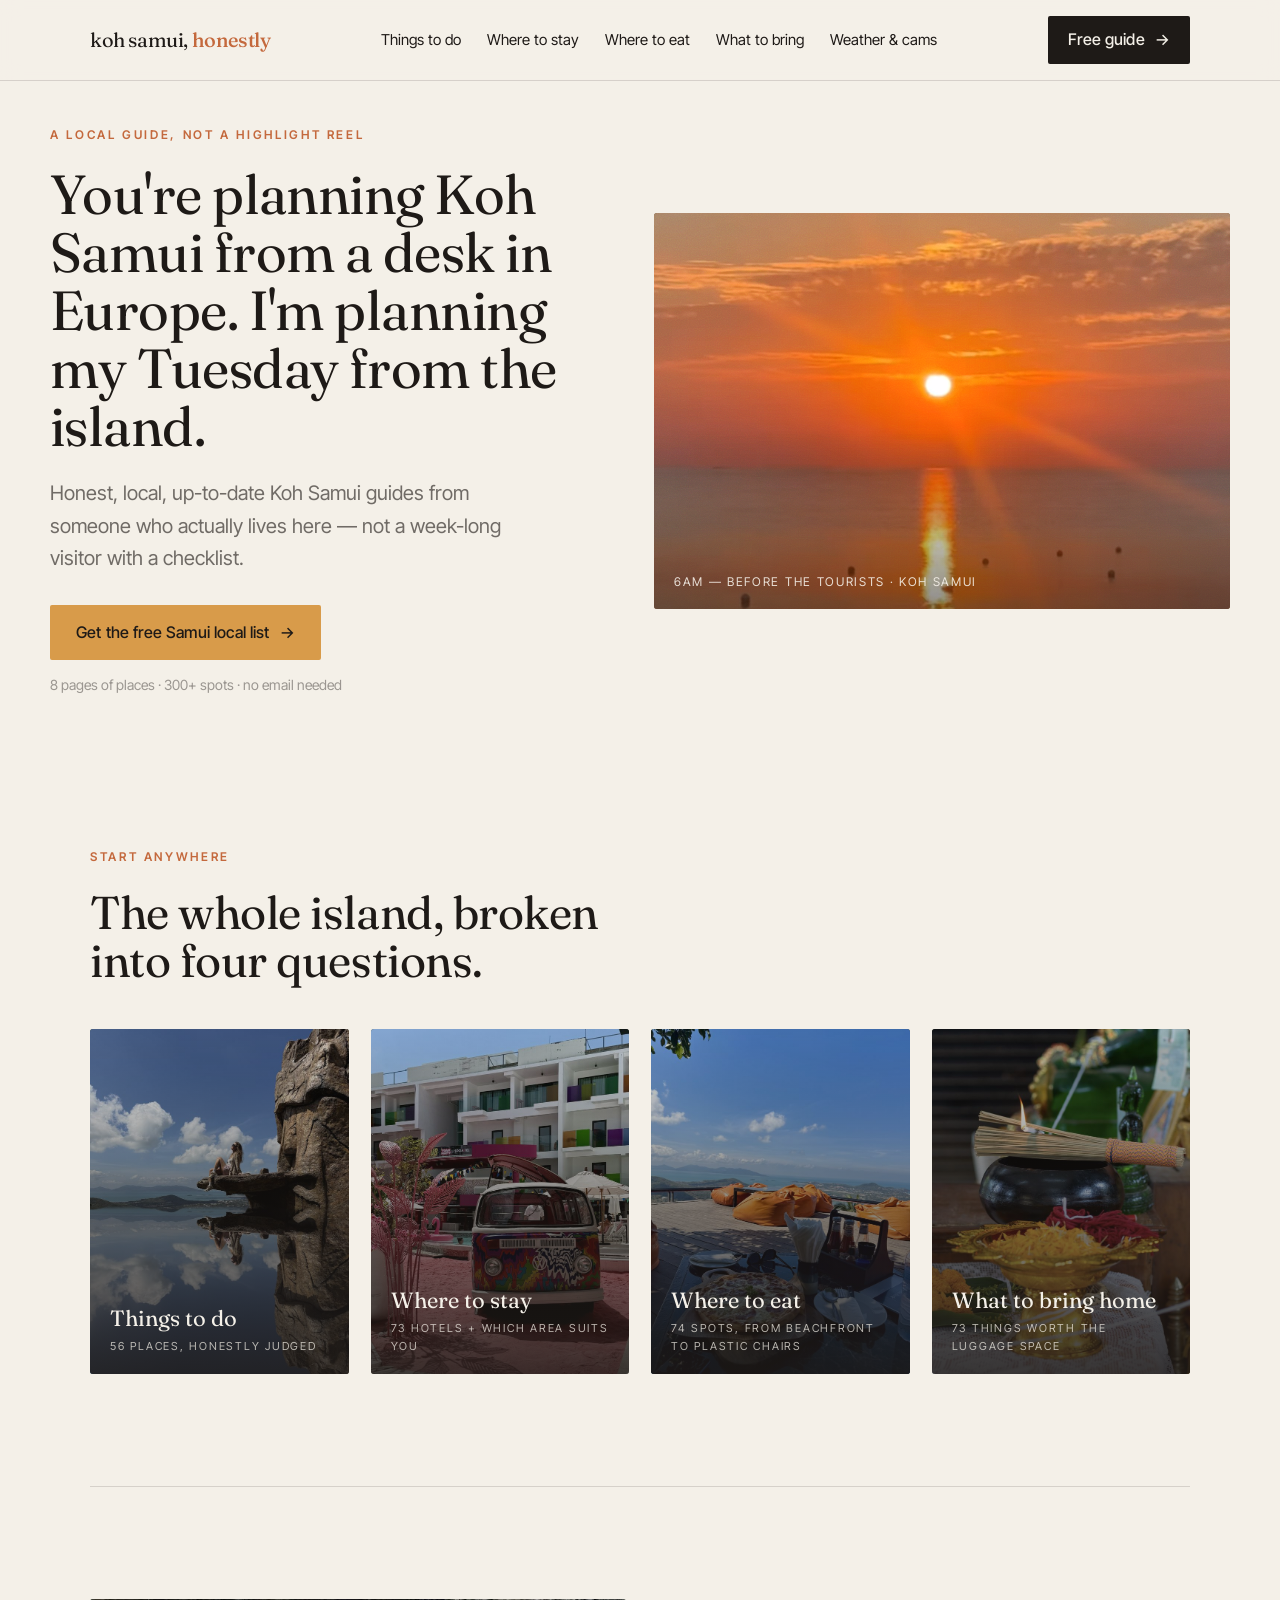
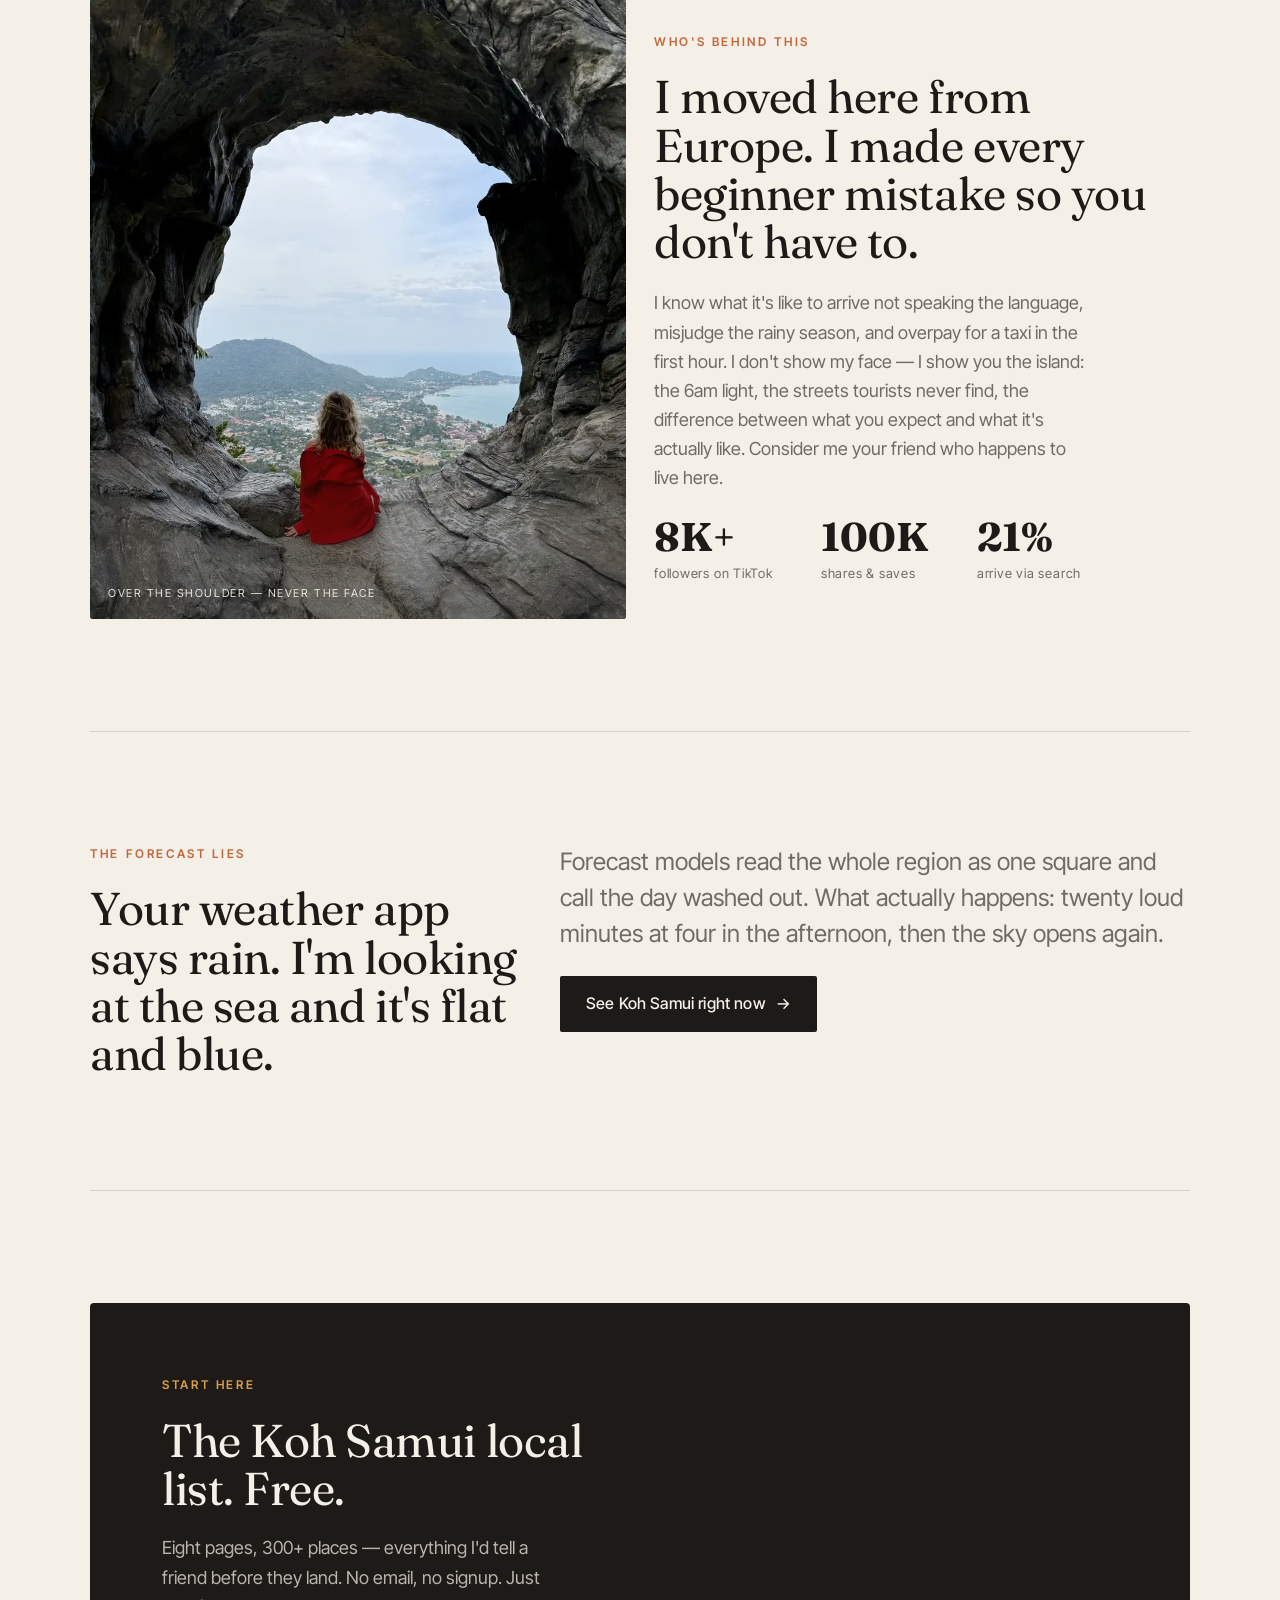
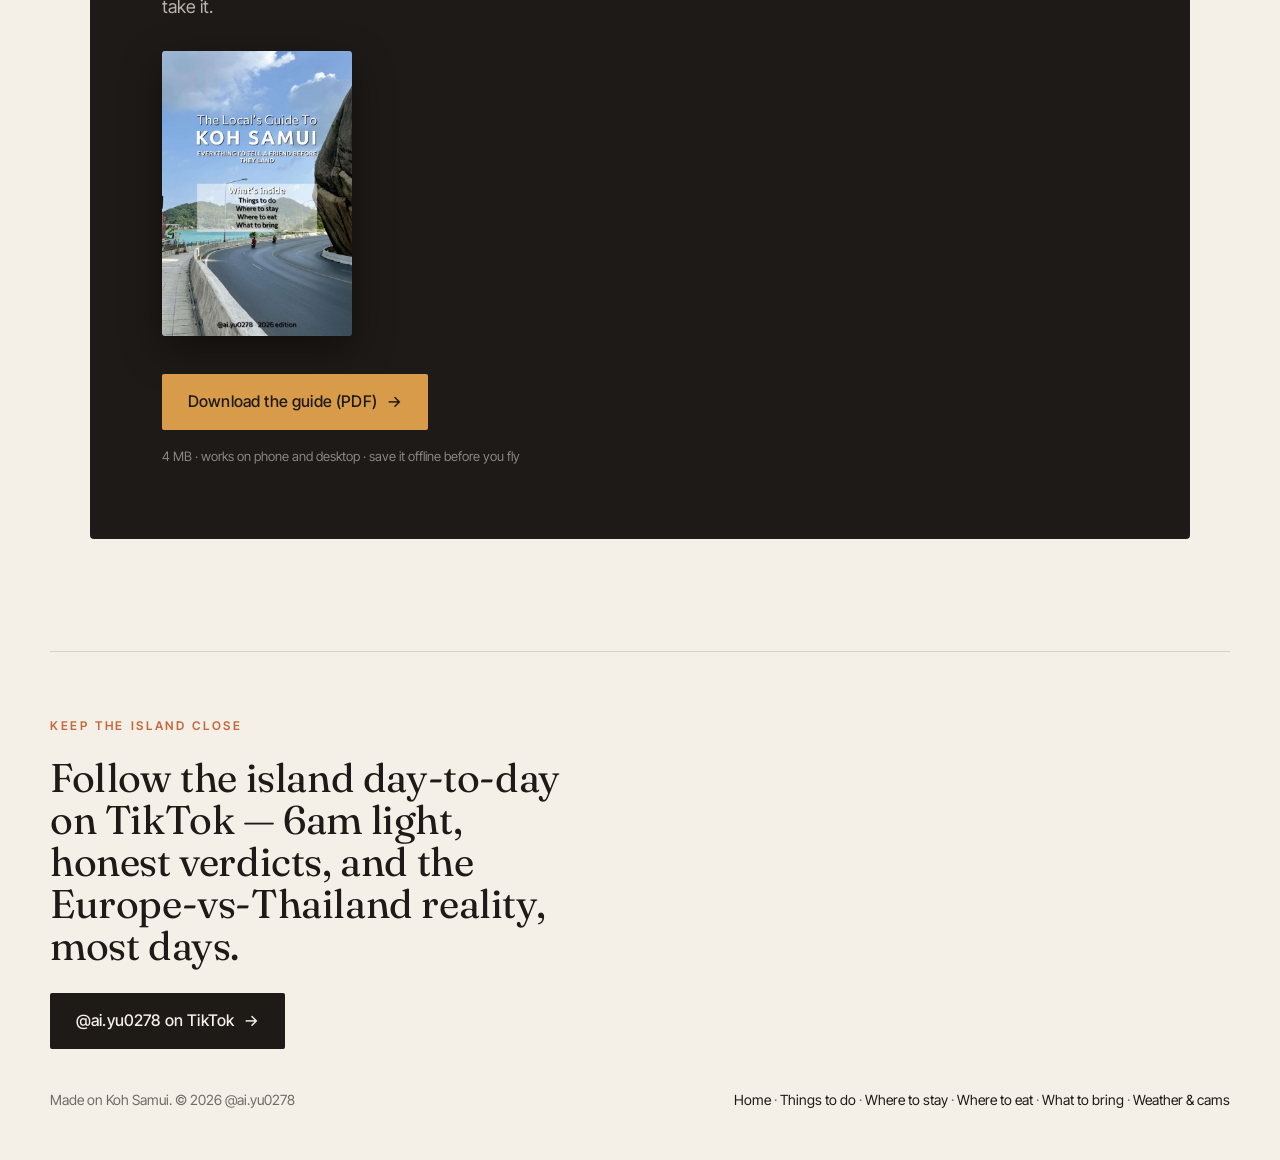
==== index.html @ 3a898b08 "Add files via upload" ====
<!DOCTYPE html>
<html lang="en">
<head>
<meta charset="UTF-8" />
<meta name="viewport" content="width=device-width, initial-scale=1.0" />
<title>Koh Samui Guide by Someone Who Lives Here — things to do, where to eat and stay</title>
<meta name="description" content="An honest Koh Samui guide from a three-year resident: things to do, where to eat and stay, plus live webcams. Free 8-page PDF, no email needed." />
<link rel="canonical" href="https://samuihonestly.com/" />
<meta property="og:type" content="website" />
<meta property="og:title" content="Koh Samui Guide by Someone Who Lives Here — things to do, where to eat and stay" />
<meta property="og:description" content="An honest Koh Samui guide from a three-year resident: things to do, where to eat and stay, plus live webcams. Free 8-page PDF, no email needed." />
<meta property="og:image" content="https://samuihonestly.com/assets/og-image.jpg" />
<meta property="og:url" content="https://samuihonestly.com/" />
<meta property="og:locale" content="en_GB" />
<meta name="twitter:card" content="summary_large_image" />
<meta name="twitter:title" content="Koh Samui Guide by Someone Who Lives Here — things to do, where to eat and stay" />
<meta name="twitter:description" content="An honest Koh Samui guide from a three-year resident: things to do, where to eat and stay, plus live webcams. Free 8-page PDF, no email needed." />
<meta name="twitter:image" content="https://samuihonestly.com/assets/og-image.jpg" />
<link rel="icon" href="/favicon.ico" sizes="any" />
<link rel="apple-touch-icon" href="/apple-touch-icon.png" />
<meta name="theme-color" content="#F4F0E8" />
<link rel="preconnect" href="https://fonts.googleapis.com">
<link rel="preconnect" href="https://fonts.gstatic.com" crossorigin>
<link href="https://fonts.googleapis.com/css2?family=Fraunces:opsz,wght@9..144,300;9..144,400;9..144,500;9..144,600&family=Inter+Tight:wght@300;400;500;600&display=swap" rel="stylesheet">
<link rel="stylesheet" href="assets/style.css">
<script type="application/ld+json">{"@context": "https://schema.org", "@type": "WebSite", "name": "Koh Samui, Honestly", "url": "https://samuihonestly.com/", "description": "An honest Koh Samui guide from a three-year resident: things to do, where to eat and stay, plus live webcams. Free 8-page PDF, no email needed.", "inLanguage": "en-GB"}</script>
<script type="application/ld+json">{"@context": "https://schema.org", "@type": "Person", "name": "Yu", "alternateName": "@ai.yu0278", "url": "https://samuihonestly.com/", "sameAs": ["https://www.tiktok.com/@ai.yu0278"], "jobTitle": "Koh Samui local guide", "homeLocation": {"@type": "Place", "name": "Koh Samui, Surat Thani, Thailand"}}</script>
</head>
<body>

<nav class="nav"><div class="nav-in">
    <div class="logo"><a href="/">koh samui, <b>honestly</b></a></div>
    <div class="nav-links"><a href="/things-to-do">Things to do</a><a href="/where-to-stay">Where to stay</a><a href="/where-to-eat">Where to eat</a><a href="/what-to-bring">What to bring</a><a href="/weather">Weather &amp; cams</a></div>
    <a href="/#get" class="btn btn-primary hide-sm" style="padding:11px 20px">Free guide <span class="arrow">&rarr;</span></a>
  </div></nav>
<header class="wrap hero">
  <div class="grid">
    <div class="reveal" style="grid-column:span 6">
      <div class="eyebrow">A local guide, not a highlight reel</div>
      <h1>You're planning Koh Samui from a desk in Europe. I'm planning my Tuesday from the island.</h1>
      <p class="sub">Honest, local, up-to-date Koh Samui guides from someone who actually lives here — not a week-long visitor with a checklist.</p>
      <a href="#get" class="btn btn-ochre">Get the free Samui local list <span class="arrow">&rarr;</span></a>
      <div style="font-size:14px;color:var(--ink-40);margin-top:14px">8 pages of places &middot; 300+ spots &middot; no email needed</div>
    </div>
    <div class="reveal d2" style="grid-column:span 6">
      <div class="hero-media">
        <video autoplay muted loop playsinline preload="metadata" poster="assets/hero-poster.jpg" aria-label="Sunrise over the sea, Koh Samui">
          <source src="assets/hero.webm" type="video/webm">
          <source src="assets/hero.mp4" type="video/mp4">
          <img src="assets/hero-poster.jpg" alt="Sunrise over the sea, Koh Samui">
        </video>
        <div class="grain"></div>
        <span class="cap">6am — before the tourists &middot; Koh Samui</span>
      </div>
    </div>
  </div>
</header>
<main class="wrap">
<section class="sec sec-first"><div class="reveal"><div class="eyebrow">Start anywhere</div><h2 class="big">The whole island, broken into four questions.</h2></div><div class="hubgrid">
<a class="hubcard reveal" href="/things-to-do"><img src="assets/hub-things-to-do.jpg" alt="Sitting on a rock ledge above a mirror-still infinity pool looking over the Koh Samui coast" loading="lazy" width="700" height="933"><span class="hubcard-t"><b>Things to do</b><small>56 places, honestly judged</small></span></a>
<a class="hubcard reveal" href="/where-to-stay"><img src="assets/hub-where-to-stay.jpg" alt="Painted VW camper van parked on pink sand in front of a colourful Koh Samui hotel day club" loading="lazy" width="700" height="933"><span class="hubcard-t"><b>Where to stay</b><small>73 hotels + which area suits you</small></span></a>
<a class="hubcard reveal" href="/where-to-eat"><img src="assets/hub-where-to-eat.jpg" alt="Pizza on a table beside orange beanbags at a Koh Samui viewpoint restaurant overlooking the sea" loading="lazy" width="700" height="933"><span class="hubcard-t"><b>Where to eat</b><small>74 spots, from beachfront to plastic chairs</small></span></a>
<a class="hubcard reveal" href="/what-to-bring"><img src="assets/hub-what-to-bring.jpg" alt="Thai offering bowl with marigolds and incense on a market table in Koh Samui" loading="lazy" width="700" height="933"><span class="hubcard-t"><b>What to bring home</b><small>73 things worth the luggage space</small></span></a>
</div></section>
<section class="sec" id="about">
  <div class="grid">
    <div class="reveal order-media" style="grid-column:span 6">
      <div class="imgblock tone-b" style="height:620px">
        <picture><source srcset="assets/about.webp" type="image/webp">
        <img src="assets/about.jpg" alt="Looking out over Lamai from a rock arch above the Koh Samui coast" fetchpriority="high" decoding="async" width="900" height="1041"></picture>
        <div class="grain"></div><span class="cap">Over the shoulder — never the face</span>
      </div>
    </div>
    <div class="reveal d2" style="grid-column:7 / span 6">
      <div class="eyebrow">Who's behind this</div>
      <h2 class="big" style="margin-bottom:22px">I moved here from Europe. I made every beginner mistake so you don't have to.</h2>
      <p class="muted" style="max-width:44ch">I know what it's like to arrive not speaking the language, misjudge the rainy season, and overpay for a taxi in the first hour. I don't show my face — I show you the island: the 6am light, the streets tourists never find, the difference between what you expect and what it's actually like. Consider me your friend who happens to live here.</p>
      <div class="stat-row">
        <div class="stat"><b data-stat="followers">8K+</b><small>followers on TikTok</small></div>
        <div class="stat"><b data-stat="shares">100K</b><small>shares &amp; saves</small></div>
        <div class="stat"><b data-stat="search">21%</b><small>arrive via search</small></div>
      </div>
    </div>
  </div>
</section>
<section class="sec" id="weather-teaser">
  <div class="grid" style="align-items:start">
    <div class="reveal" style="grid-column:span 5">
      <div class="eyebrow">The forecast lies</div>
      <h2 class="big">Your weather app says rain. I'm looking at the sea and it's flat and blue.</h2>
    </div>
    <div class="reveal d2" style="grid-column:6 / span 7">
      <p class="lead muted" style="max-width:46ch">Forecast models read the whole region as one square and call the day washed out. What actually happens: twenty loud minutes at four in the afternoon, then the sky opens again.</p>
      <p style="margin-top:24px"><a class="btn btn-primary" href="/weather">See Koh Samui right now <span class="arrow">&rarr;</span></a></p>
    </div>
  </div>
</section>
<section class="sec" id="get">
  <div class="capture reveal">
    <div class="eyebrow">Start here</div>
    <h2>The Koh Samui local list. Free.</h2>
    <p>Eight pages, 300+ places — everything I'd tell a friend before they land. No email, no signup. Just take it.</p>
    <div style="margin:0 0 30px"><img src="assets/cover-preview.jpg" alt="Cover of The Local's Guide To Koh Samui" style="width:190px;max-width:45%;border-radius:3px;box-shadow:0 14px 40px rgba(0,0,0,.45)" loading="lazy" /></div>
    <a class="btn btn-ochre" id="dl" href="assets/koh-samui-local-list.pdf" download="Koh Samui Local List — ai.yu0278.pdf">Download the guide (PDF) <span class="arrow">&rarr;</span></a>
    <div class="consent">4 MB &middot; works on phone and desktop &middot; save it offline before you fly</div>
  </div>
</section>
</main>
<footer class="wrap foot">
  <div class="reveal">
    <div class="eyebrow">Keep the island close</div>
    <h2>Follow the island day-to-day on TikTok — 6am light, honest verdicts, and the Europe-vs-Thailand reality, most days.</h2>
    <a href="https://www.tiktok.com/@ai.yu0278" target="_blank" rel="noreferrer" class="btn btn-primary">@ai.yu0278 on TikTok <span class="arrow">&rarr;</span></a>
    <div class="foot-row">
      <span>Made on Koh Samui. &copy; 2026 @ai.yu0278</span>
      <span><a class="linkline" href="/">Home</a> &middot; <a class="linkline" href="/things-to-do">Things to do</a> &middot; <a class="linkline" href="/where-to-stay">Where to stay</a> &middot; <a class="linkline" href="/where-to-eat">Where to eat</a> &middot; <a class="linkline" href="/what-to-bring">What to bring</a> &middot; <a class="linkline" href="/weather">Weather &amp; cams</a></span>
    </div>
  </div>
</footer>
<script>
var io=new IntersectionObserver(function(e){e.forEach(function(x){if(x.isIntersecting){x.target.classList.add('in');io.unobserve(x.target);}})},{threshold:.12});
document.querySelectorAll('.reveal').forEach(function(el){io.observe(el)});

fetch('assets/stats.json',{cache:'no-store'}).then(function(r){return r.ok?r.json():null}).then(function(s){
  if(!s)return; document.querySelectorAll('[data-stat]').forEach(function(el){var v=s[el.getAttribute('data-stat')]; if(v)el.textContent=v;});
}).catch(function(){});
var dl=document.getElementById('dl');
if(dl){dl.addEventListener('click',function(){if(window.plausible){window.plausible('Guide Download');}});}
</script>
</body>
</html>
---- assets/style.css ----
:root{
  --bone:#F4F0E8; --bone-2:#EAE3D6; --ink:#1E1A17;
  --ink-60:rgba(30,26,23,.62); --ink-40:rgba(30,26,23,.42);
  --terra:#C4693D; --ochre:#D89B4A; --palm:#4A5D42; --line:rgba(30,26,23,.14);
}
*{box-sizing:border-box;margin:0;padding:0}
html{scroll-behavior:smooth}
body{
  background:var(--bone); color:var(--ink);
  font-family:'Inter Tight',system-ui,sans-serif;
  font-size:18px; line-height:1.62; -webkit-font-smoothing:antialiased; overflow-x:hidden;
}
h1,h2,h3{font-family:'Fraunces',Georgia,serif;font-weight:400;line-height:1.05;letter-spacing:-.01em}
.wrap{max-width:1180px;margin:0 auto;padding:0 40px}
.grid{display:grid;grid-template-columns:repeat(12,1fr);gap:28px;align-items:center}
.eyebrow{font-size:12px;letter-spacing:.22em;text-transform:uppercase;color:var(--terra);font-weight:600;margin-bottom:22px}

/* nav */
.nav{position:sticky;top:0;z-index:50;background:rgba(244,240,232,.82);backdrop-filter:blur(10px);border-bottom:1px solid var(--line)}
.nav-in{max-width:1180px;margin:0 auto;padding:16px 40px;display:flex;align-items:center;justify-content:space-between}
.logo{font-family:'Fraunces',serif;font-size:20px;letter-spacing:-.02em}
.logo b{color:var(--terra);font-weight:500}

/* buttons */
.btn{display:inline-flex;align-items:center;gap:10px;font-family:'Inter Tight',sans-serif;font-weight:500;font-size:16px;letter-spacing:.01em;padding:15px 26px;border-radius:2px;border:none;cursor:pointer;text-decoration:none;transition:transform .35s cubic-bezier(.2,.7,.2,1),background .3s,color .3s}
.btn-primary{background:var(--ink);color:var(--bone)}
.btn-primary:hover{background:var(--terra);transform:translateY(-2px)}
.btn-ochre{background:var(--ochre);color:var(--ink)}
.btn-ochre:hover{background:var(--terra);color:var(--bone);transform:translateY(-2px)}
.arrow{display:inline-block;transition:transform .35s}
.btn:hover .arrow{transform:translateX(5px)}
.linkline{color:var(--ink);text-decoration:none;background-image:linear-gradient(var(--terra),var(--terra));background-size:0% 1px;background-repeat:no-repeat;background-position:0 100%;transition:background-size .4s;padding-bottom:2px}
.linkline:hover{background-size:100% 1px;color:var(--terra)}

/* reveal */
.reveal{opacity:0;transform:translateY(26px);transition:opacity .7s ease,transform .7s cubic-bezier(.2,.7,.2,1)}
.reveal.in{opacity:1;transform:none}
.d1{transition-delay:.08s}.d2{transition-delay:.16s}.d3{transition-delay:.24s}

/* sections */
.sec{padding:112px 0;border-top:1px solid var(--line)}
.sec-first{padding-top:70px;border-top:none}
.hero{padding:44px 0 80px}
.hero h1{font-size:clamp(34px,4.3vw,56px);max-width:18ch}
.hero .sub{font-size:clamp(17px,1.7vw,20px);color:var(--ink-60);max-width:38ch;margin:22px 0 30px}
.hero-media{position:relative;height:clamp(340px,44vh,460px);border-radius:3px;overflow:hidden;background:#7c5a3f}
.hero-media video,.hero-media img{position:absolute;inset:0;width:100%;height:100%;object-fit:cover;display:block}
.hero-media::after{content:'';position:absolute;inset:0;background:linear-gradient(to top,rgba(30,26,23,.5),transparent 45%);z-index:2;pointer-events:none}
.hero-media .cap{position:absolute;left:20px;bottom:18px;font-size:12px;letter-spacing:.14em;text-transform:uppercase;color:rgba(244,240,232,.9);z-index:3}
.grain{position:absolute;inset:0;opacity:.16;mix-blend-mode:overlay;background-image:url("data:image/svg+xml,%3Csvg xmlns='http://www.w3.org/2000/svg' width='140' height='140'%3E%3Cfilter id='n'%3E%3CfeTurbulence type='fractalNoise' baseFrequency='0.9' numOctaves='2'/%3E%3C/filter%3E%3Crect width='100%25' height='100%25' filter='url(%23n)'/%3E%3C/svg%3E")}
.imgblock{position:relative;height:100%;min-height:300px;border-radius:3px;overflow:hidden}
.imgblock img{position:absolute;inset:0;width:100%;height:100%;object-fit:cover;display:block}
.imgblock::after{content:'';position:absolute;inset:0;background:linear-gradient(to top,rgba(30,26,23,.42),transparent 40%);z-index:1;pointer-events:none}
.imgblock .cap{position:absolute;left:18px;bottom:16px;font-size:11px;letter-spacing:.14em;text-transform:uppercase;color:rgba(244,240,232,.92);z-index:2}
.tone-b{background:linear-gradient(150deg,#6f7d5f,#3f4a37)}
.big{font-size:clamp(30px,4.4vw,46px);max-width:20ch}
.lead{font-size:clamp(19px,2.3vw,24px);line-height:1.5;max-width:30ch}
.muted{color:var(--ink-60)}

/* stats */
.stat-row{display:flex;gap:48px;flex-wrap:wrap;margin-top:24px}
.stat b{font-family:'Fraunces',serif;font-size:40px;display:block;line-height:1}
.stat small{font-size:13px;letter-spacing:.06em;color:var(--ink-60)}

/* what you get */
.getlist{list-style:none;margin-top:8px}
.getlist li{display:flex;gap:16px;padding:20px 0;border-bottom:1px solid var(--line);font-size:19px}
.getlist li:first-child{border-top:1px solid var(--line)}
.getlist .n{font-family:'Fraunces',serif;color:var(--terra);font-size:17px;min-width:34px}

/* steps */
.steps{display:grid;grid-template-columns:repeat(3,1fr);gap:30px;margin-top:52px}
.step .k{font-family:'Fraunces',serif;font-size:52px;color:var(--terra);line-height:1}
.step h3{font-size:23px;margin:14px 0 8px}
.step p{color:var(--ink-60);font-size:16px}

/* capture / form */
.capture{background:var(--ink);color:var(--bone);border-radius:4px;padding:clamp(40px,6vw,72px);position:relative;overflow:hidden}
.capture .eyebrow{color:var(--ochre)}
.capture h2{color:var(--bone);font-size:clamp(30px,4.4vw,46px);max-width:16ch}
.capture p{color:rgba(244,240,232,.72);max-width:40ch;margin:20px 0 30px}
.form{display:flex;gap:12px;max-width:520px;flex-wrap:wrap}
.form input{flex:1;min-width:220px;background:transparent;border:1px solid rgba(244,240,232,.32);color:var(--bone);padding:15px 18px;font-family:'Inter Tight',sans-serif;font-size:16px;border-radius:2px;outline:none;transition:border-color .3s}
.form input::placeholder{color:rgba(244,240,232,.5)}
.form input:focus{border-color:var(--ochre)}
.err{color:#f0a878;font-size:14px;margin-top:12px;width:100%}
.form-ok{font-family:'Fraunces',serif;font-size:24px;color:var(--ochre);max-width:24ch}
.consent{font-size:13px;color:rgba(244,240,232,.5);margin-top:16px}


/* webcams */
.cams{display:grid;grid-template-columns:1fr 1fr;gap:22px;margin-top:38px}
.cam{position:relative;aspect-ratio:16/9;border-radius:3px;overflow:hidden;background:#3f4a37 center/cover no-repeat;cursor:pointer;border:none;padding:0;width:100%;display:block;text-decoration:none;transition:transform .35s cubic-bezier(.2,.7,.2,1)}
.cam::before{content:'';position:absolute;inset:0;background:linear-gradient(to top,rgba(30,26,23,.72),rgba(30,26,23,.28));transition:background .35s}
.cam:hover{transform:translateY(-3px)}
.cam:hover::before{background:linear-gradient(to top,rgba(30,26,23,.62),rgba(30,26,23,.18))}
.cam-face{position:absolute;inset:0;display:flex;flex-direction:column;align-items:center;justify-content:center;gap:14px;color:var(--bone);text-align:center;padding:20px;z-index:2}
.cam-play{width:58px;height:58px;border-radius:50%;background:rgba(244,240,232,.92);display:flex;align-items:center;justify-content:center;transition:background .3s}
.cam:hover .cam-play{background:var(--ochre)}
.cam-play svg{margin-left:3px}
.cam-name{font-family:'Fraunces',serif;font-size:20px;line-height:1.2}
.cam-sub{font-size:12px;letter-spacing:.14em;text-transform:uppercase;color:rgba(244,240,232,.72)}
.cam-live{position:absolute;top:14px;left:14px;display:flex;align-items:center;gap:7px;font-size:11px;letter-spacing:.14em;text-transform:uppercase;color:var(--bone);z-index:3}
.cam-out{position:absolute;top:14px;right:16px;font-size:11px;letter-spacing:.12em;text-transform:uppercase;color:rgba(244,240,232,.75);z-index:3}
.cam-dot{width:7px;height:7px;border-radius:50%;background:#e0533f;animation:pulse 2s infinite}
@keyframes pulse{0%,100%{opacity:1}50%{opacity:.35}}
.cam-note{font-size:13px;color:var(--ink-40);margin-top:18px;max-width:60ch}

/* footer */
.foot{border-top:1px solid var(--line);padding:64px 0 48px}
.foot h2{font-size:clamp(26px,3.6vw,40px);max-width:20ch;margin-bottom:26px}
.foot-row{display:flex;justify-content:space-between;align-items:flex-end;flex-wrap:wrap;gap:24px;margin-top:40px;color:var(--ink-60);font-size:14px}

/* responsive */
@media(max-width:860px){
  .wrap{padding:0 22px}
  .nav-in{padding:14px 22px}
  .grid{grid-template-columns:1fr;gap:30px}
  [style*="grid-column"]{grid-column:1 / -1 !important}
  .sec{padding:76px 0}
  .hero{padding:40px 0 64px}
  .hero-media{height:340px}
    .steps{grid-template-columns:1fr;gap:34px}
  .imgblock{min-height:240px}
  .hide-sm{display:none}
  .order-media{order:-1}
}
@media(max-width:480px){
  body{font-size:17px}
  .form input{min-width:100%}
  .form .btn{width:100%;justify-content:center}
}
@media(max-width:860px){ .imgblock[style]{height:520px !important} .cams{grid-template-columns:1fr} }
@media(prefers-reduced-motion:reduce){
  .reveal{opacity:1;transform:none;transition:none}
  html{scroll-behavior:auto}
}


/* ---- v2 additions ---- */
.nav-links{display:flex;gap:26px;align-items:center;font-size:15px}
.nav-links a{color:var(--ink);text-decoration:none;transition:color .3s}
.nav-links a:hover,.nav-links a[aria-current="page"]{color:var(--terra)}
.logo a{color:inherit;text-decoration:none}
.crumb{font-size:13px;color:var(--ink-40);margin-bottom:26px}
.crumb a{color:var(--ink-60);text-decoration:none}
.crumb a:hover{color:var(--terra)}
.page-head{padding:56px 0 10px}
.page-head h1{font-size:clamp(34px,4.6vw,58px);max-width:20ch}
.page-head .lede{font-size:clamp(18px,1.9vw,21px);color:var(--ink-60);max-width:62ch;margin-top:24px}
.cols{column-count:2;column-gap:44px;margin-top:10px}
@media(max-width:700px){.cols{column-count:1}}
.catgroup{break-inside:avoid;margin-bottom:34px}
.catgroup h3{font-family:'Inter Tight',sans-serif;font-size:12px;letter-spacing:.2em;text-transform:uppercase;color:var(--terra);font-weight:600;margin-bottom:12px}
.catgroup ul{list-style:none}
.catgroup li{padding:5px 0;border-bottom:1px solid var(--line);font-size:16px;color:var(--ink)}
.catgroup li:last-child{border-bottom:none}
.pagecta{background:var(--bone-2);border-radius:4px;padding:clamp(28px,4vw,44px);margin-top:56px;display:flex;gap:28px;align-items:center;flex-wrap:wrap;justify-content:space-between}
.pagecta h3{font-family:'Fraunces',serif;font-size:clamp(21px,2.6vw,28px);max-width:24ch;font-weight:400}
.pagecta p{color:var(--ink-60);font-size:15px;margin-top:8px;max-width:46ch}
.nextprev{display:grid;grid-template-columns:1fr 1fr;gap:22px;margin-top:60px}
@media(max-width:700px){.nextprev{grid-template-columns:1fr}}
.npcard{border:1px solid var(--line);border-radius:3px;padding:24px;text-decoration:none;color:var(--ink);transition:border-color .3s,transform .35s cubic-bezier(.2,.7,.2,1)}
.npcard:hover{border-color:var(--terra);transform:translateY(-2px)}
.npcard small{display:block;font-size:11px;letter-spacing:.18em;text-transform:uppercase;color:var(--terra);margin-bottom:8px}
.npcard span{font-family:'Fraunces',serif;font-size:20px}
.hubgrid{display:grid;grid-template-columns:repeat(4,1fr);gap:22px;margin-top:44px}
@media(max-width:900px){.hubgrid{grid-template-columns:repeat(2,1fr)}}
@media(max-width:520px){.hubgrid{grid-template-columns:1fr}}
.hubcard{position:relative;aspect-ratio:3/4;border-radius:3px;overflow:hidden;background:#3f4a37 center/cover no-repeat;text-decoration:none;display:block;transition:transform .35s cubic-bezier(.2,.7,.2,1)}
.hubcard::before{content:'';position:absolute;inset:0;background:linear-gradient(to top,rgba(30,26,23,.86),rgba(30,26,23,.15));transition:background .35s}
.hubcard:hover{transform:translateY(-3px)}
.hubcard:hover::before{background:linear-gradient(to top,rgba(30,26,23,.78),rgba(30,26,23,.05))}
.hubcard-t{position:absolute;left:20px;right:20px;bottom:18px;z-index:2;color:var(--bone)}
.hubcard-t b{display:block;font-family:'Fraunces',serif;font-size:22px;font-weight:400;line-height:1.15}
.hubcard-t small{font-size:11px;letter-spacing:.16em;text-transform:uppercase;color:rgba(244,240,232,.72);display:block;margin-top:7px}
.wtable{width:100%;border-collapse:collapse;font-size:16px}
.wtable th{text-align:left;font-size:11px;letter-spacing:.18em;text-transform:uppercase;color:var(--terra);font-weight:600;padding:0 14px 12px 0;border-bottom:1px solid var(--line)}
.wtable td{padding:13px 14px 13px 0;border-bottom:1px solid var(--line);vertical-align:top}
.wtable td:first-child{white-space:nowrap;width:120px}
.qa{border-bottom:1px solid var(--line);padding:22px 0}
.qa h3{font-family:'Fraunces',serif;font-size:clamp(19px,2.2vw,23px);font-weight:400;margin-bottom:10px}
.qa p{color:var(--ink-60);max-width:70ch;font-size:16px}
@media(max-width:600px){.wtable td:first-child{width:auto}.wtable,.wtable td{font-size:15px}}
.hubcard img{position:absolute;inset:0;width:100%;height:100%;object-fit:cover;display:block}
.hubcard::before{z-index:1}
.qa-img{display:flex;gap:32px;align-items:flex-start}
.qa-img .qa-txt{flex:1;min-width:0}
.qa-img>img{width:210px;flex:0 0 210px;height:158px;object-fit:cover;border-radius:3px;display:block;margin-top:6px}
@media(max-width:760px){
  .qa-img{flex-direction:column;gap:16px}
  .qa-img>img{width:100%;flex:none;height:200px;order:-1;margin-top:0}
}

/* ---- mobile refinements ---- */
@media(max-width:860px){
  /* header: logo on one line, nav links smaller and scrollable instead of wrapping */
  .nav-in{flex-wrap:wrap;gap:8px 14px;padding:12px 22px}
  .logo{font-size:19px;white-space:nowrap;flex:0 0 auto}
  .nav-links{
    order:3;width:100%;font-size:13px;gap:18px;
    overflow-x:auto;white-space:nowrap;
    scrollbar-width:none;-webkit-overflow-scrolling:touch;
  }
  .nav-links::-webkit-scrollbar{display:none}
  .nav-links a{white-space:nowrap;flex:0 0 auto}

  /* hero: stop the headline running into the right edge */
  .hero h1{font-size:clamp(28px,7.6vw,38px);max-width:100%;padding-right:8px}
  .hero .sub{max-width:100%;padding-right:8px}
  .page-head h1{max-width:100%;padding-right:8px}
  .page-head .lede{max-width:100%;padding-right:8px}
  .big{max-width:100%;padding-right:8px}
  .lead{max-width:100% !important;padding-right:8px}
}
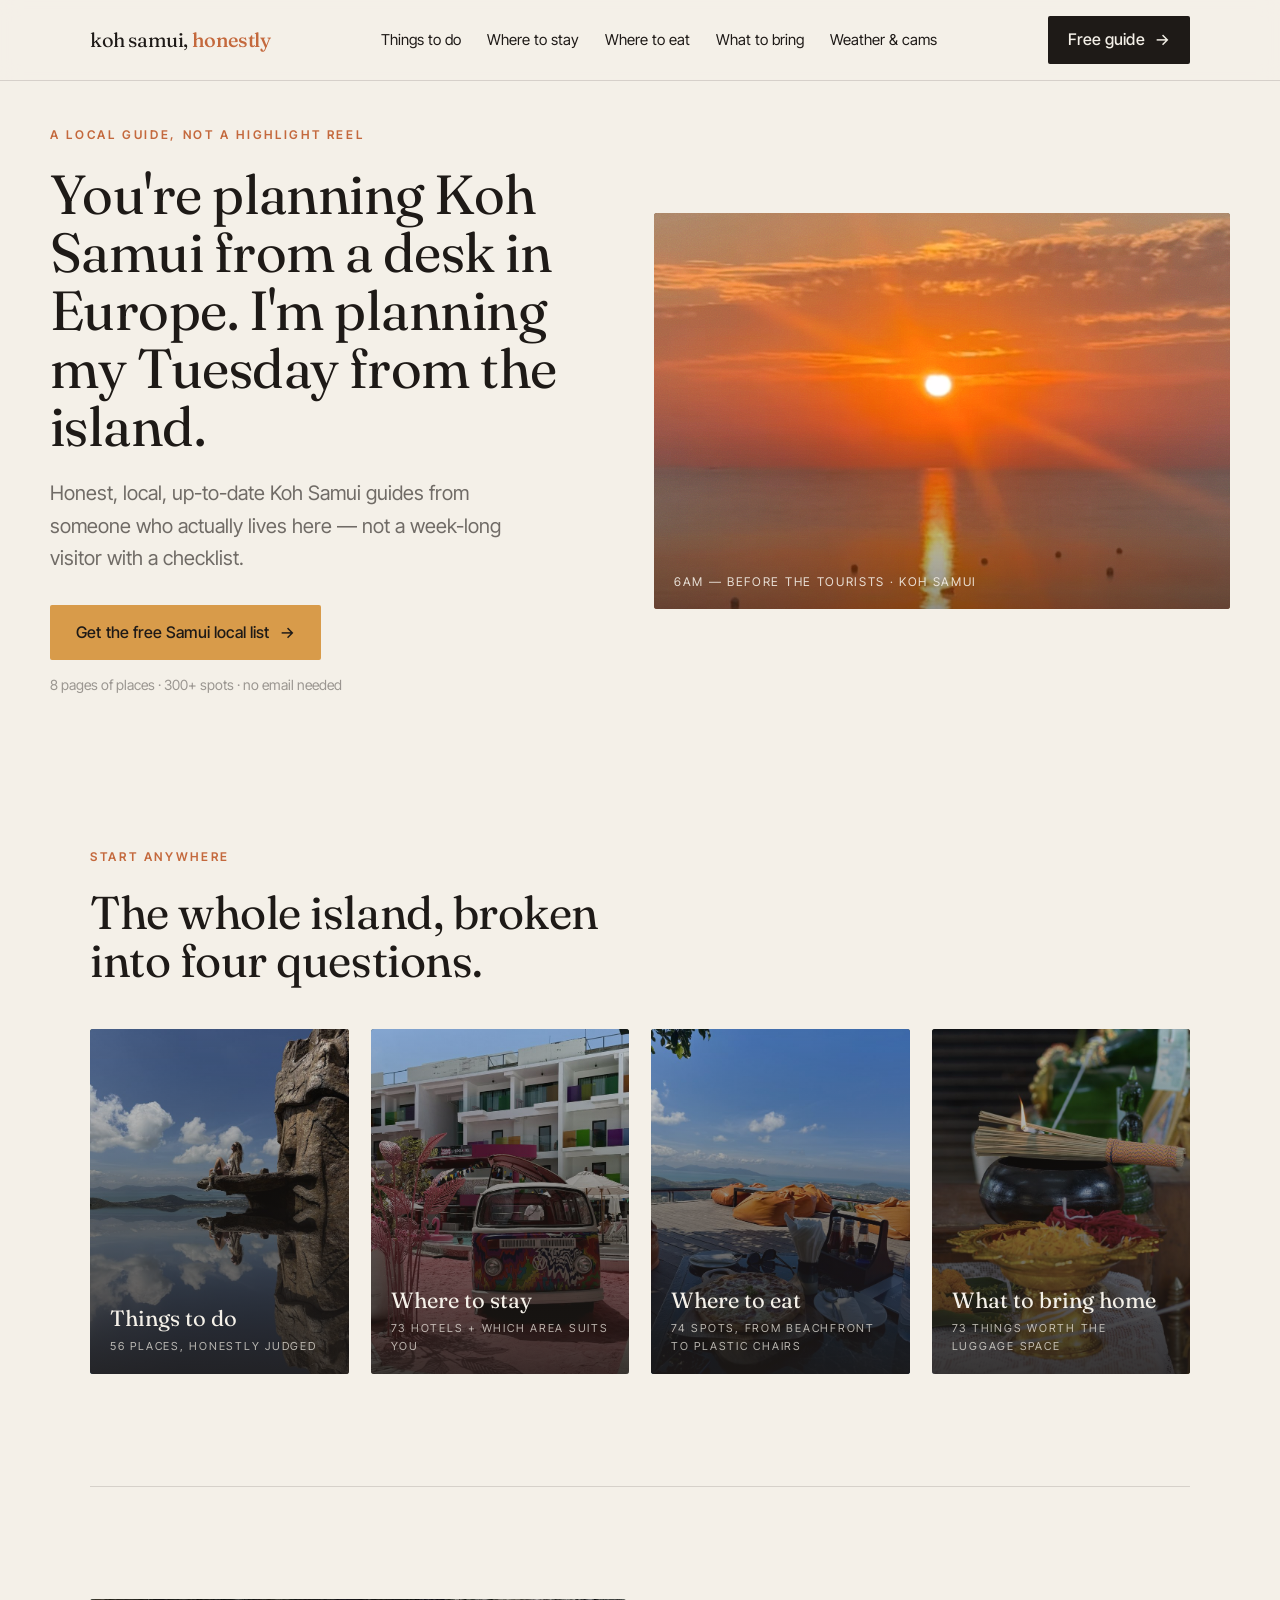
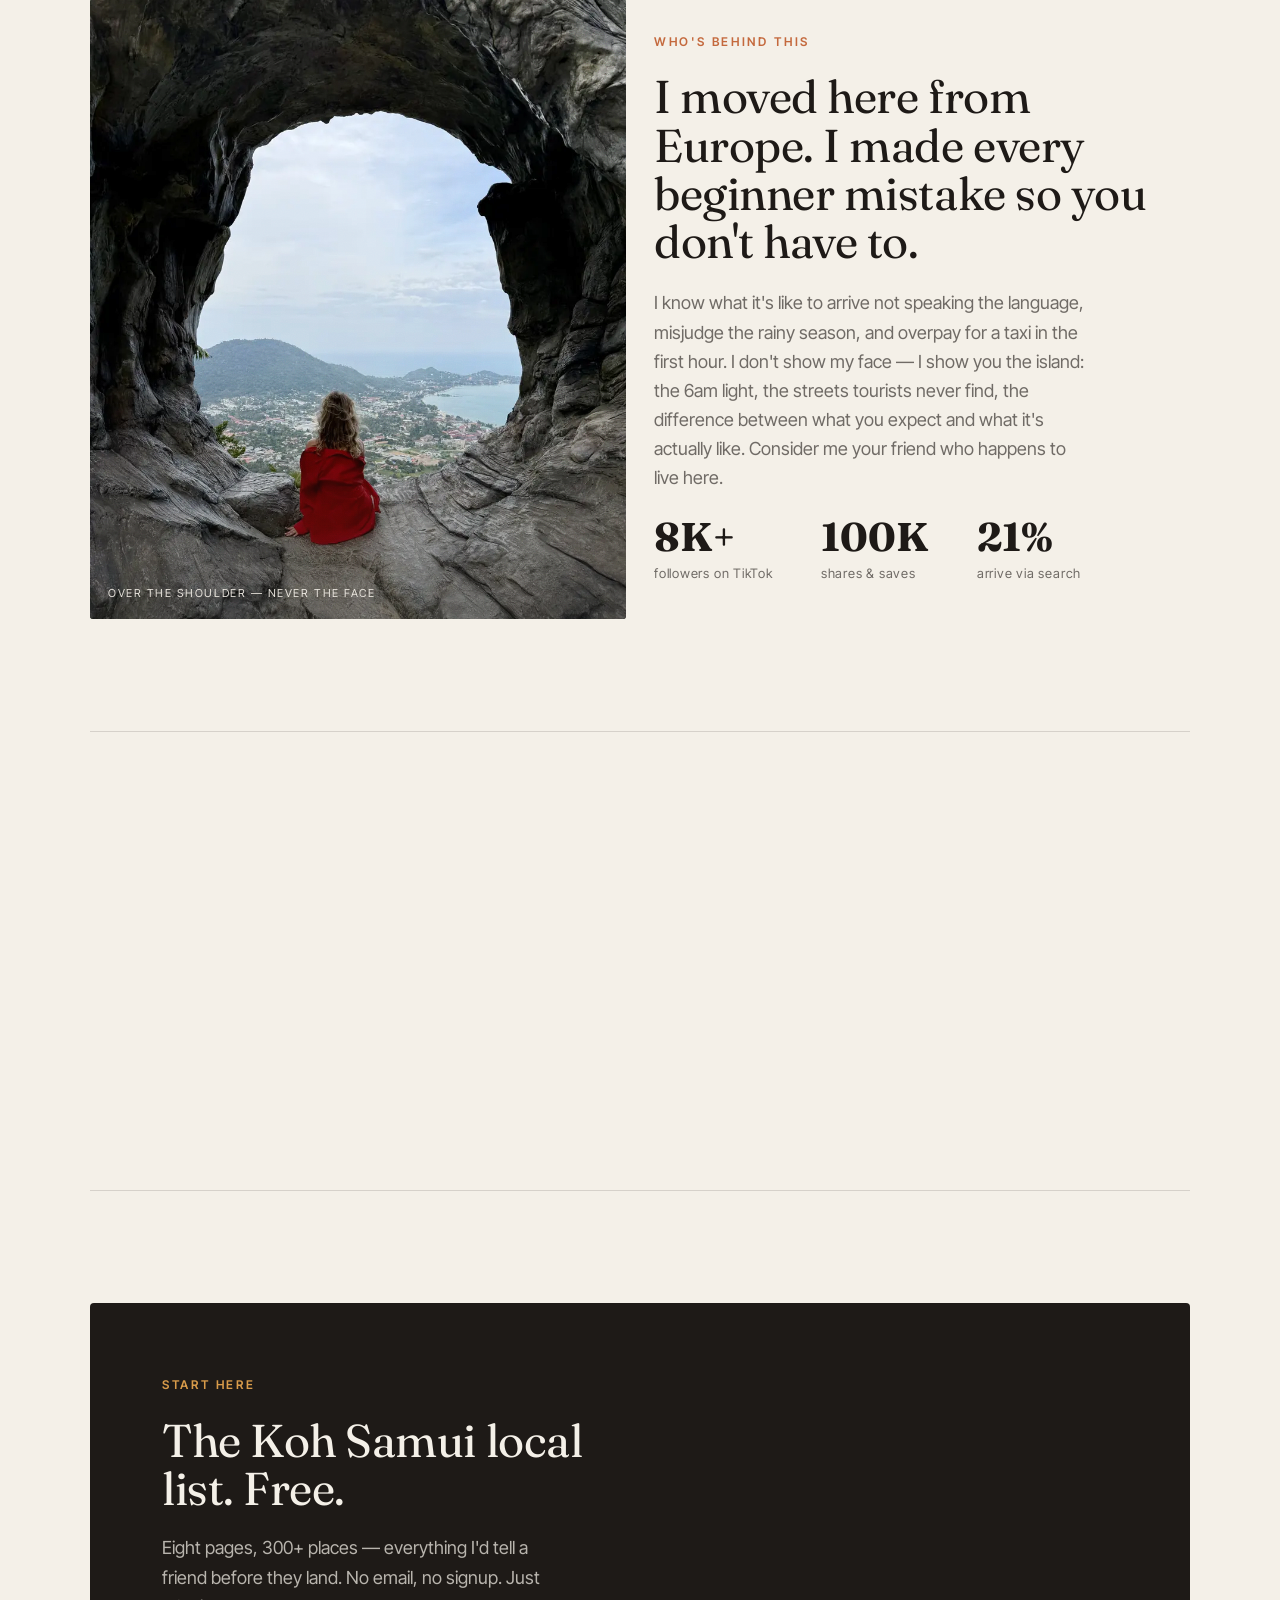
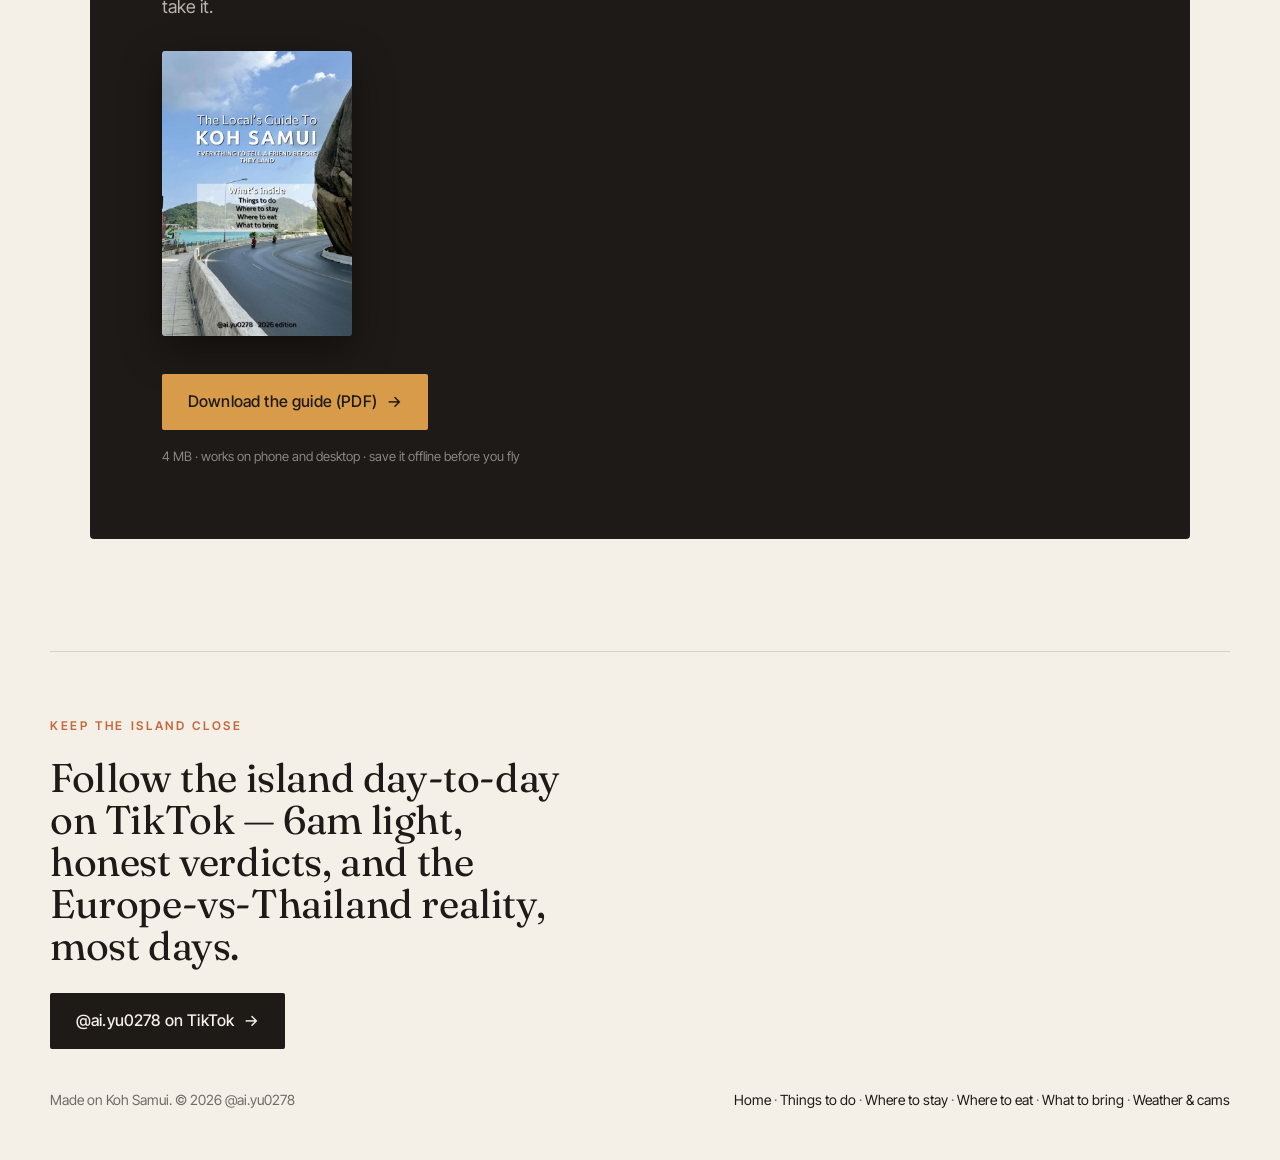
==== commit 2e9a0157: "Add files via upload" ====
--- a/index.html
+++ b/index.html
@@ -101,7 +101,7 @@
     <h2>The Koh Samui local list. Free.</h2>
     <p>Eight pages, 300+ places — everything I'd tell a friend before they land. No email, no signup. Just take it.</p>
     <div style="margin:0 0 30px"><img src="assets/cover-preview.jpg" alt="Cover of The Local's Guide To Koh Samui" style="width:190px;max-width:45%;border-radius:3px;box-shadow:0 14px 40px rgba(0,0,0,.45)" loading="lazy" /></div>
-    <a class="btn btn-ochre" id="dl" href="assets/koh-samui-local-list.pdf" download="Koh Samui Local List — ai.yu0278.pdf">Download the guide (PDF) <span class="arrow">&rarr;</span></a>
+    <a class="btn btn-ochre" id="dl" href="/thanks">Download the guide (PDF) <span class="arrow">&rarr;</span></a>
     <div class="consent">4 MB &middot; works on phone and desktop &middot; save it offline before you fly</div>
   </div>
 </section>
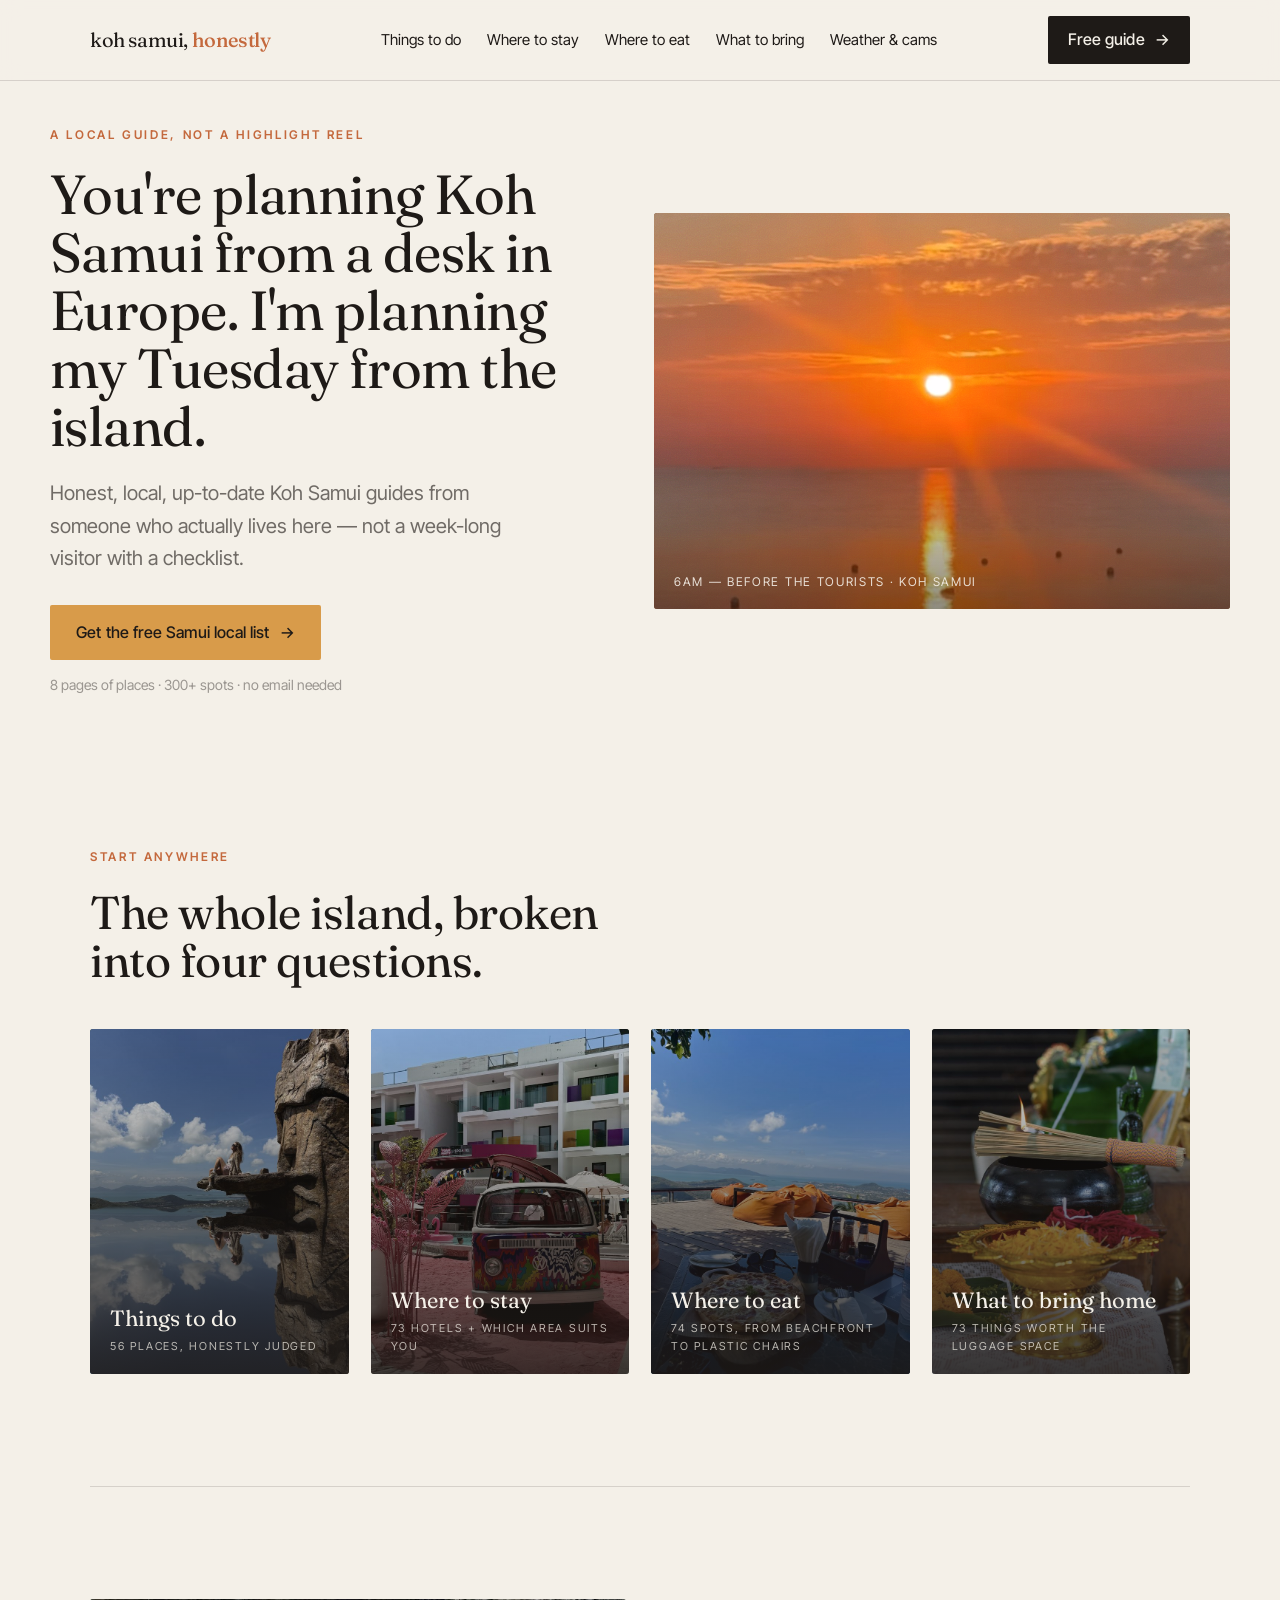
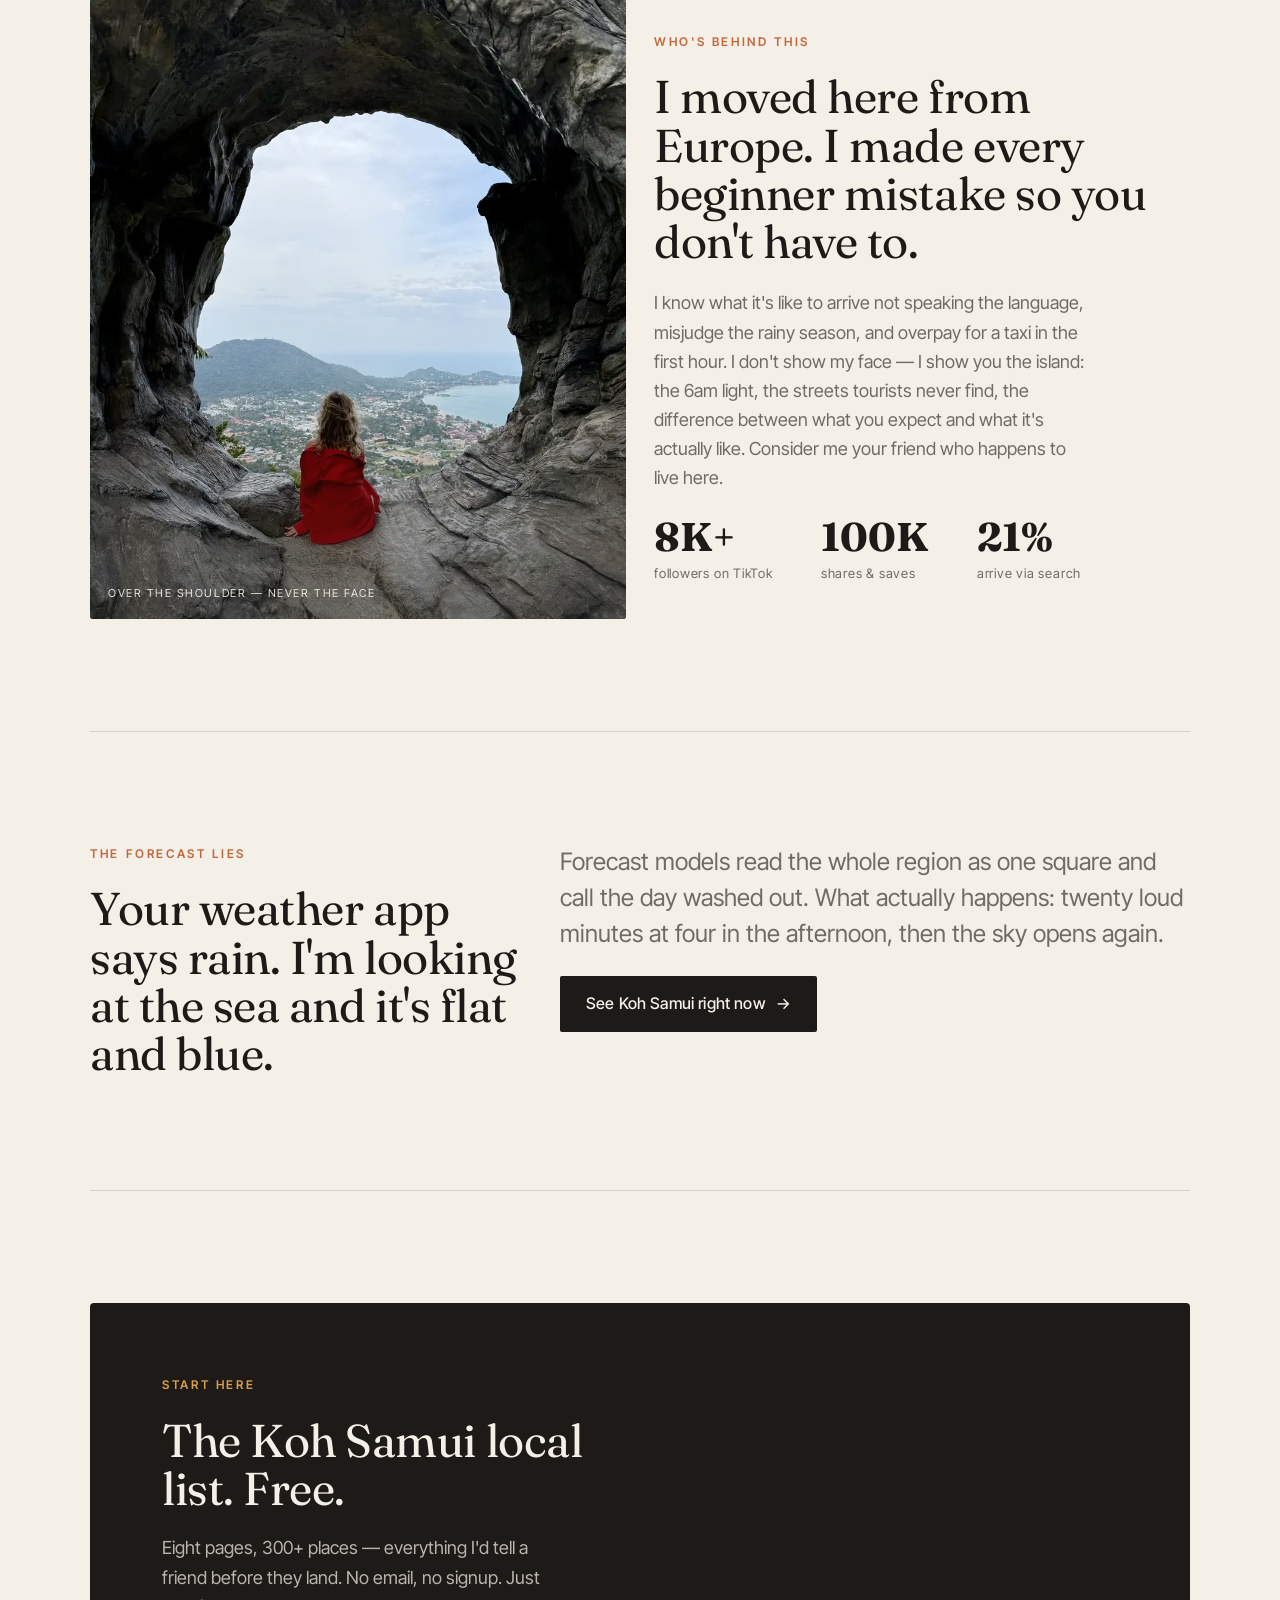
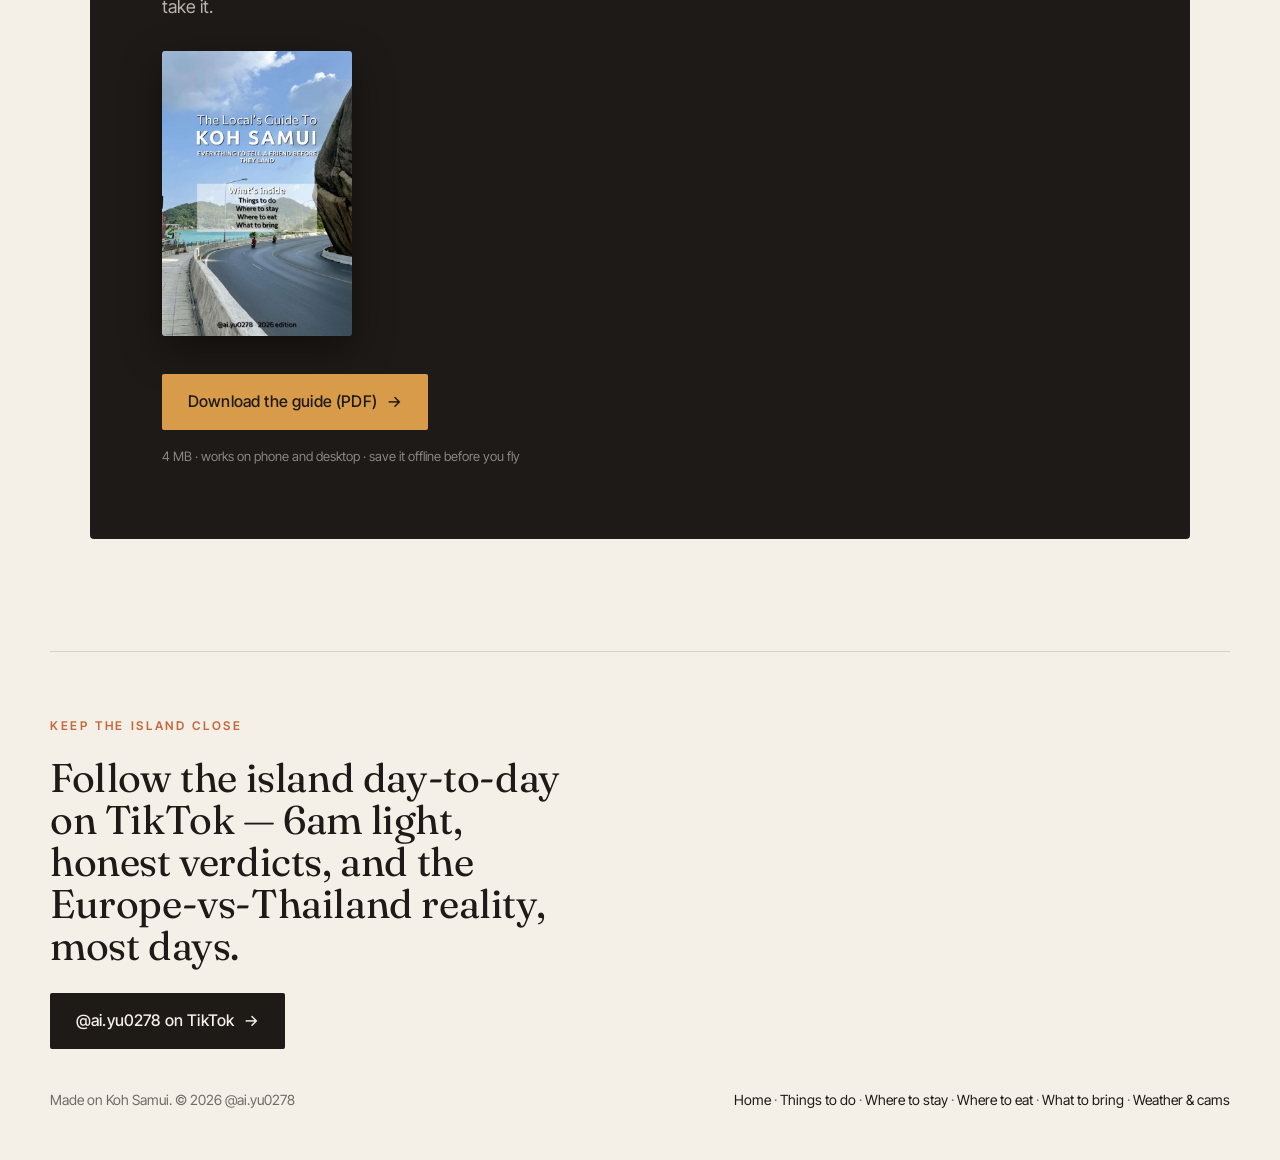
==== commit 8fc95edf: "Add files via upload" ====
--- a/index.html
+++ b/index.html
@@ -22,6 +22,7 @@
 <link rel="preconnect" href="https://fonts.googleapis.com">
 <link rel="preconnect" href="https://fonts.gstatic.com" crossorigin>
 <link href="https://fonts.googleapis.com/css2?family=Fraunces:opsz,wght@9..144,300;9..144,400;9..144,500;9..144,600&family=Inter+Tight:wght@300;400;500;600&display=swap" rel="stylesheet">
+<link rel="preload" as="image" href="assets/hero-poster.jpg" fetchpriority="high">
 <link rel="stylesheet" href="assets/style.css">
 <script type="application/ld+json">{"@context": "https://schema.org", "@type": "WebSite", "name": "Koh Samui, Honestly", "url": "https://samuihonestly.com/", "description": "An honest Koh Samui guide from a three-year resident: things to do, where to eat and stay, plus live webcams. Free 8-page PDF, no email needed.", "inLanguage": "en-GB"}</script>
 <script type="application/ld+json">{"@context": "https://schema.org", "@type": "Person", "name": "Yu", "alternateName": "@ai.yu0278", "url": "https://samuihonestly.com/", "sameAs": ["https://www.tiktok.com/@ai.yu0278"], "jobTitle": "Koh Samui local guide", "homeLocation": {"@type": "Place", "name": "Koh Samui, Surat Thani, Thailand"}}</script>
@@ -67,7 +68,7 @@
     <div class="reveal order-media" style="grid-column:span 6">
       <div class="imgblock tone-b" style="height:620px">
         <picture><source srcset="assets/about.webp" type="image/webp">
-        <img src="assets/about.jpg" alt="Looking out over Lamai from a rock arch above the Koh Samui coast" fetchpriority="high" decoding="async" width="900" height="1041"></picture>
+        <img src="assets/about.jpg" alt="Looking out over Lamai from a rock arch above the Koh Samui coast" loading="lazy" decoding="async" width="900" height="1041"></picture>
         <div class="grain"></div><span class="cap">Over the shoulder — never the face</span>
       </div>
     </div>
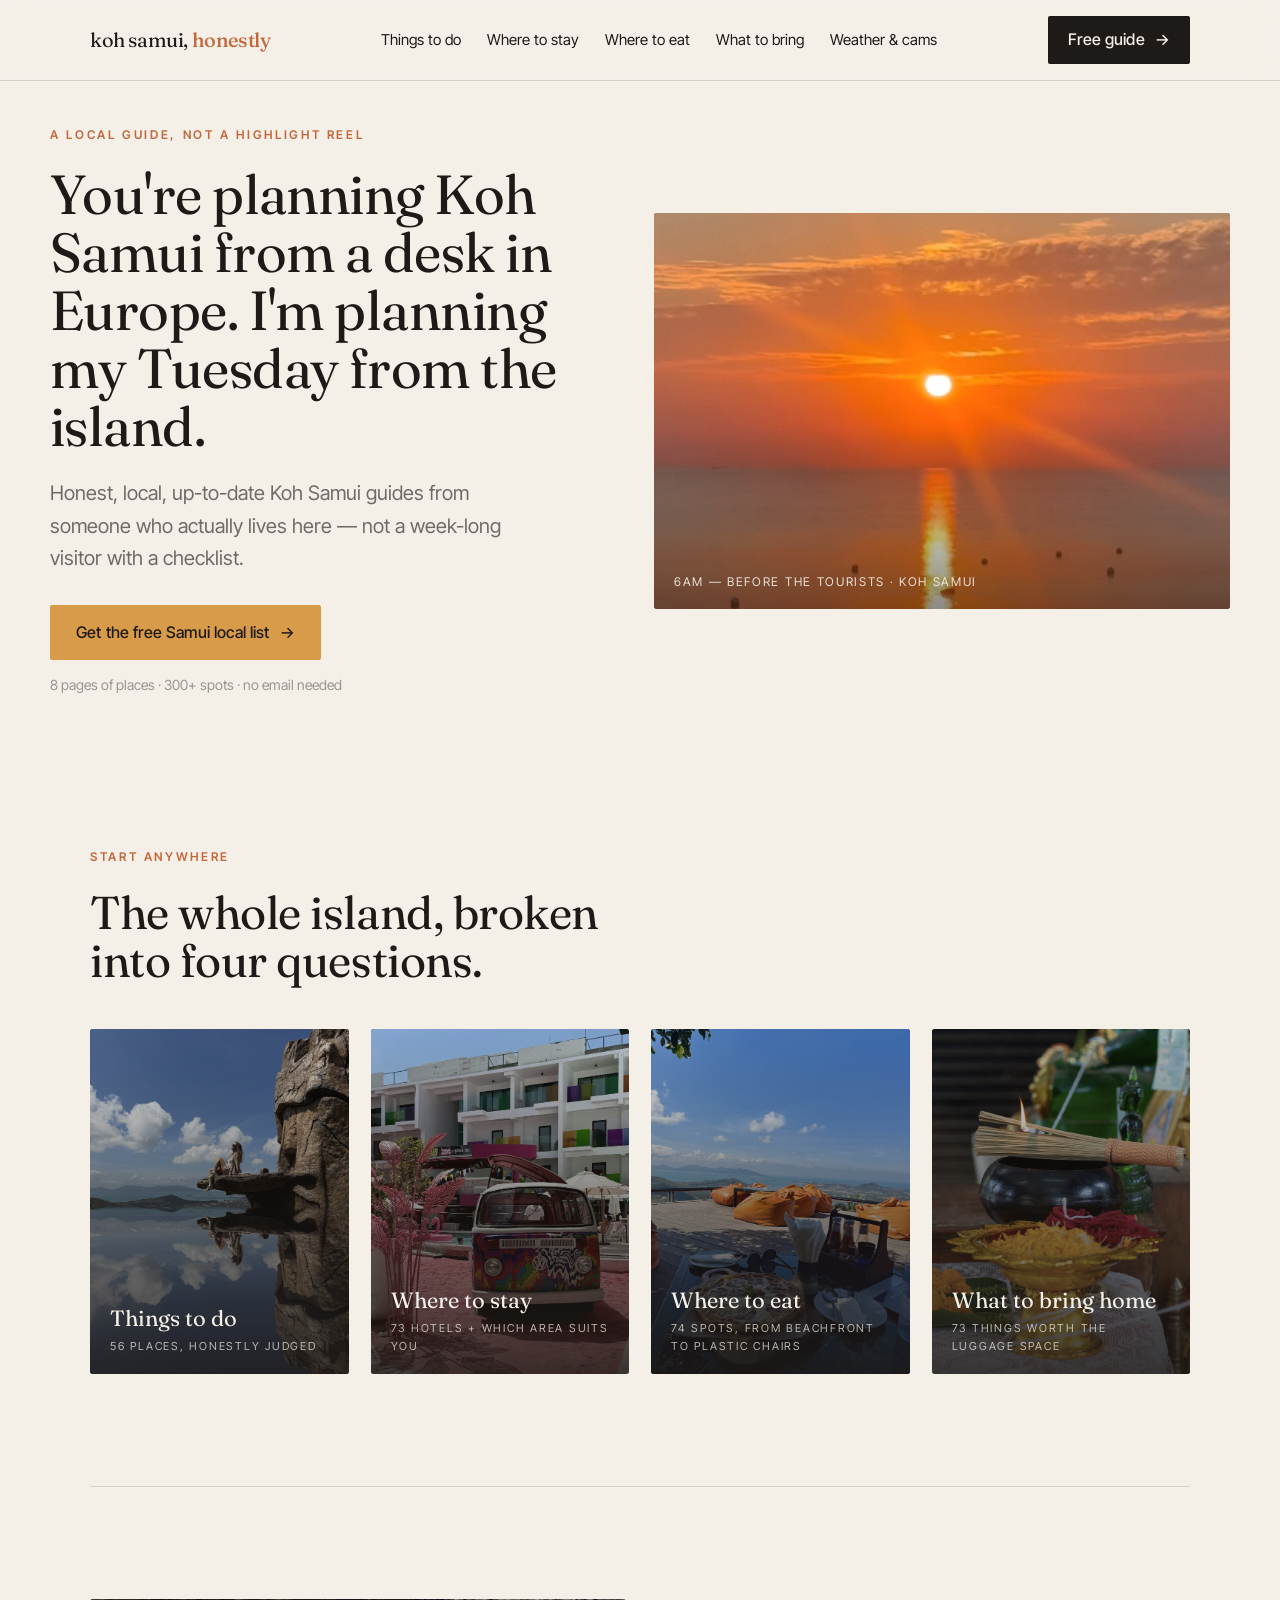
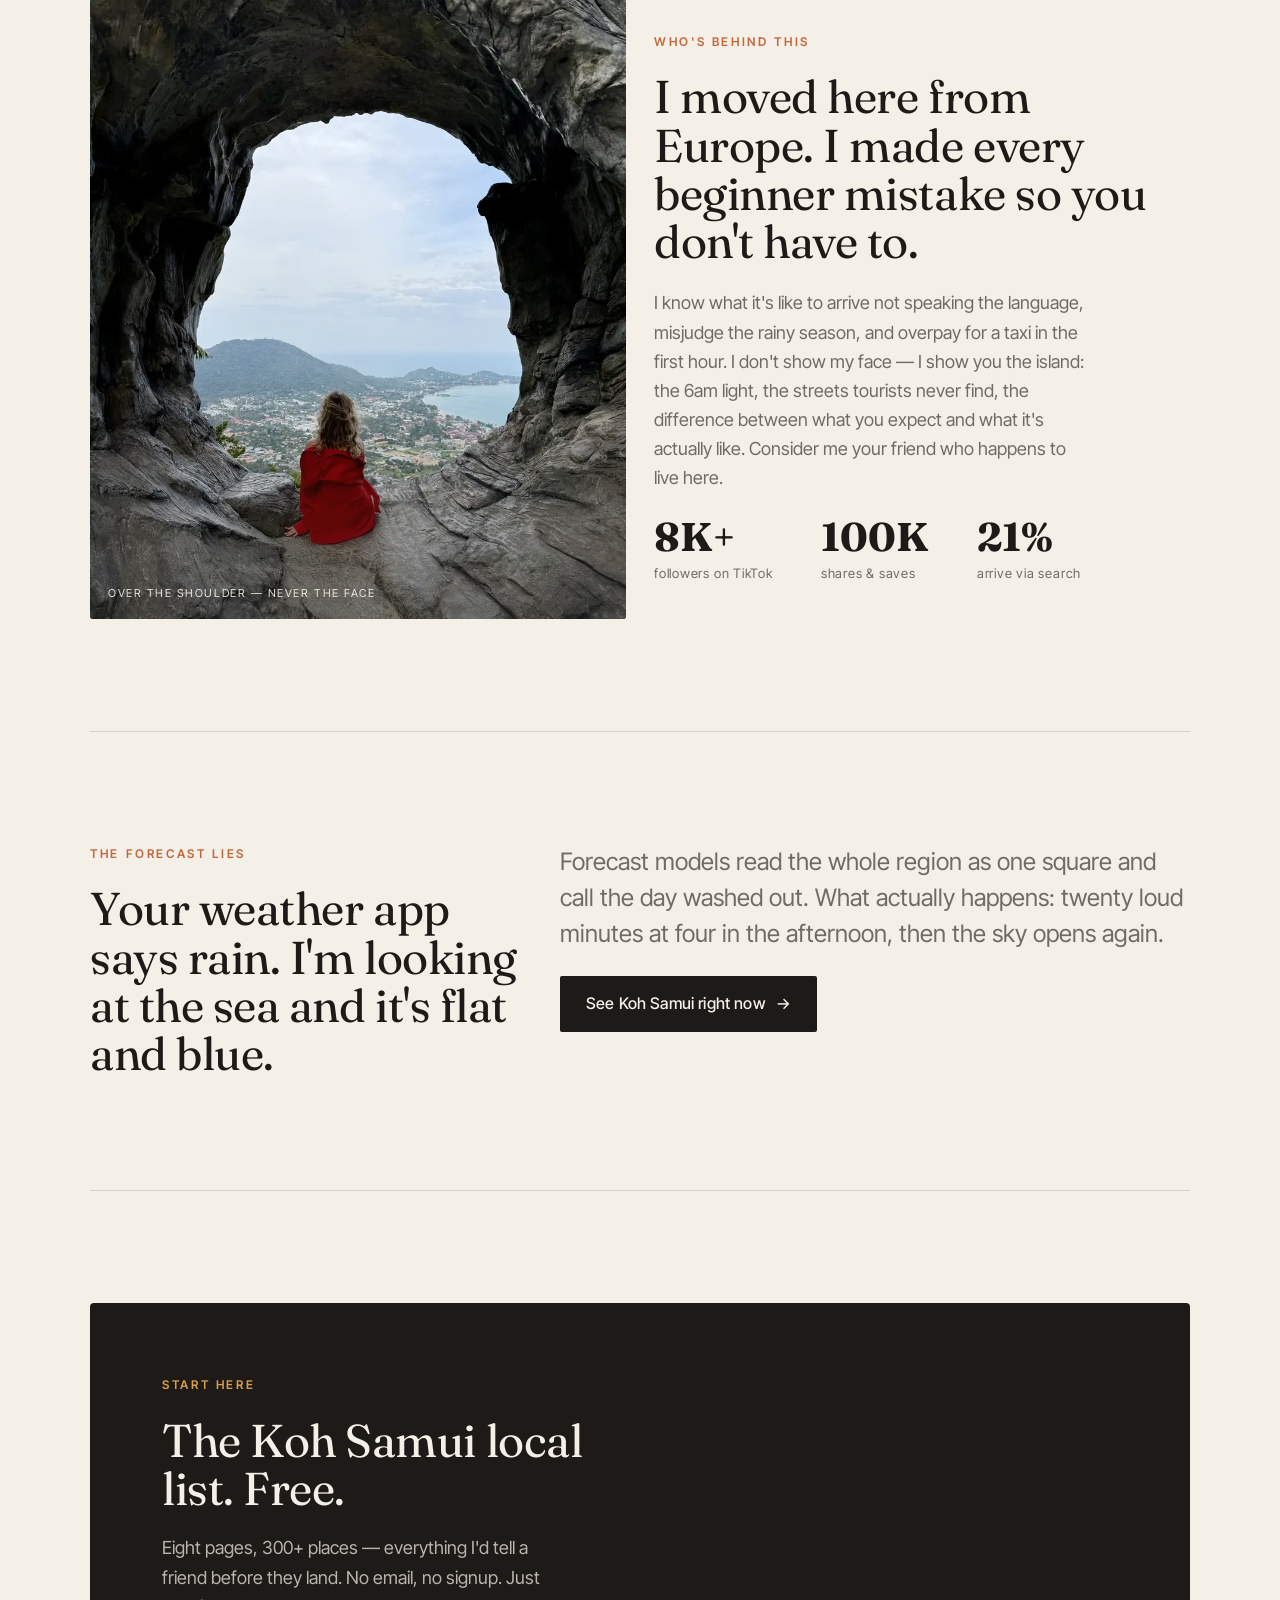
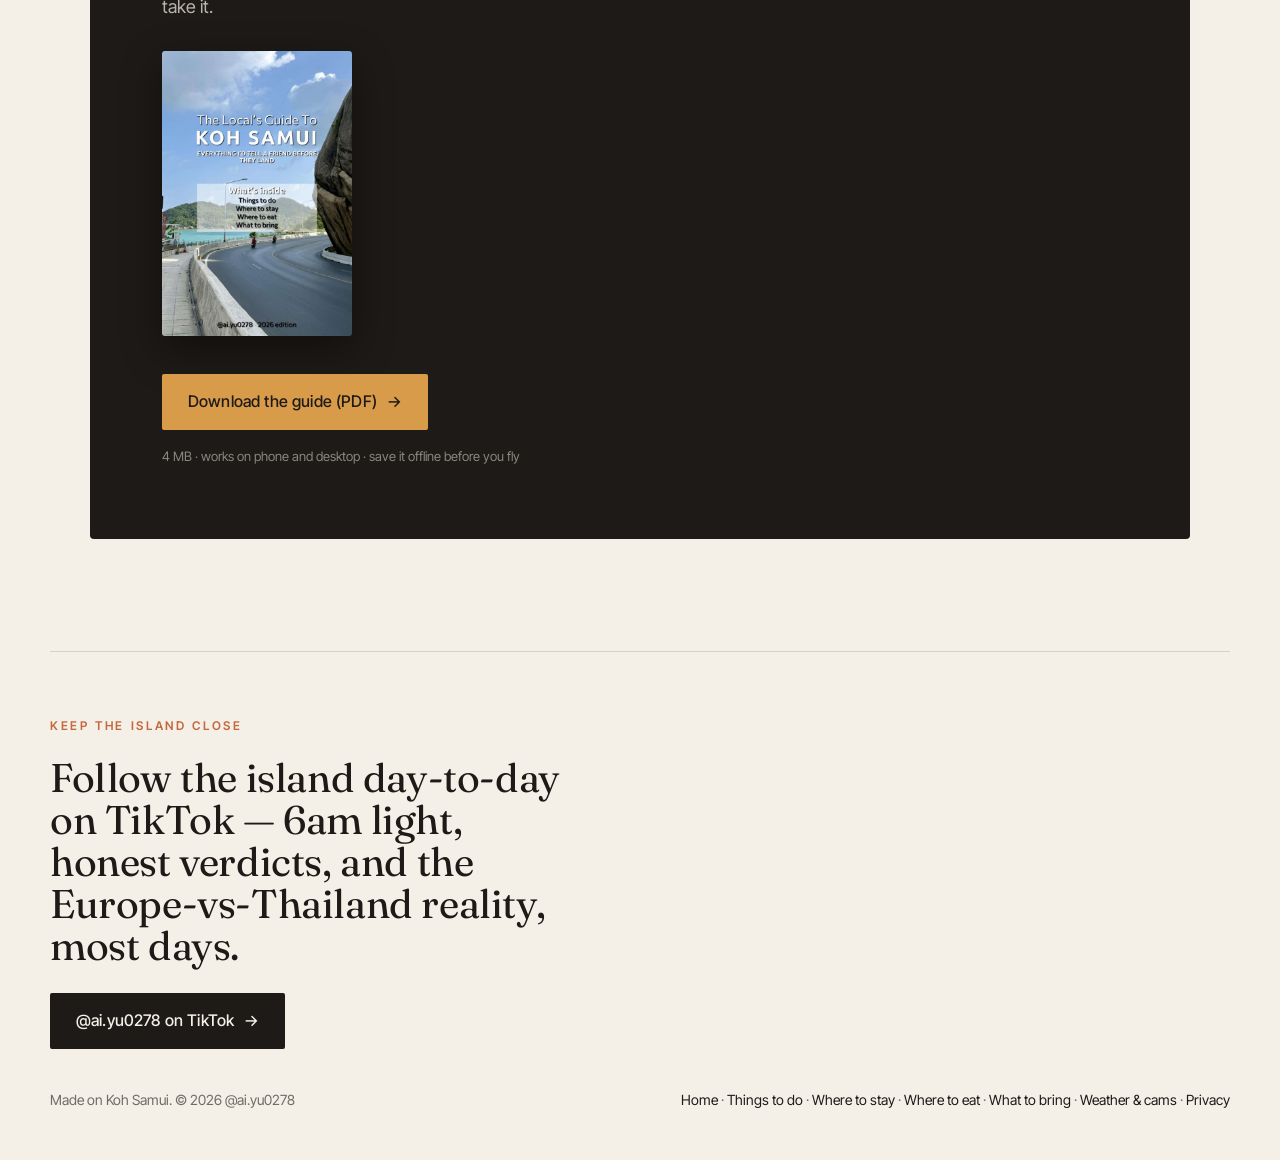
==== commit 24b65747: "Add files via upload" ====
--- a/index.html
+++ b/index.html
@@ -114,7 +114,7 @@
     <a href="https://www.tiktok.com/@ai.yu0278" target="_blank" rel="noreferrer" class="btn btn-primary">@ai.yu0278 on TikTok <span class="arrow">&rarr;</span></a>
     <div class="foot-row">
       <span>Made on Koh Samui. &copy; 2026 @ai.yu0278</span>
-      <span><a class="linkline" href="/">Home</a> &middot; <a class="linkline" href="/things-to-do">Things to do</a> &middot; <a class="linkline" href="/where-to-stay">Where to stay</a> &middot; <a class="linkline" href="/where-to-eat">Where to eat</a> &middot; <a class="linkline" href="/what-to-bring">What to bring</a> &middot; <a class="linkline" href="/weather">Weather &amp; cams</a></span>
+      <span><a class="linkline" href="/">Home</a> &middot; <a class="linkline" href="/things-to-do">Things to do</a> &middot; <a class="linkline" href="/where-to-stay">Where to stay</a> &middot; <a class="linkline" href="/where-to-eat">Where to eat</a> &middot; <a class="linkline" href="/what-to-bring">What to bring</a> &middot; <a class="linkline" href="/weather">Weather &amp; cams</a> &middot; <a class="linkline" href="/privacy">Privacy</a></span>
     </div>
   </div>
 </footer>
--- a/assets/style.css
+++ b/assets/style.css
@@ -214,3 +214,8 @@
   .big{max-width:100%;padding-right:8px}
   .lead{max-width:100% !important;padding-right:8px}
 }
+
+/* links and follow-on blocks inside the dark .capture panel */
+.capture .linkline{color:var(--bone);background-image:linear-gradient(var(--ochre),var(--ochre));background-size:100% 1px}
+.capture .linkline:hover{color:var(--ochre)}
+.capture-split{margin-top:52px;padding-top:40px;border-top:1px solid rgba(244,240,232,.18)}
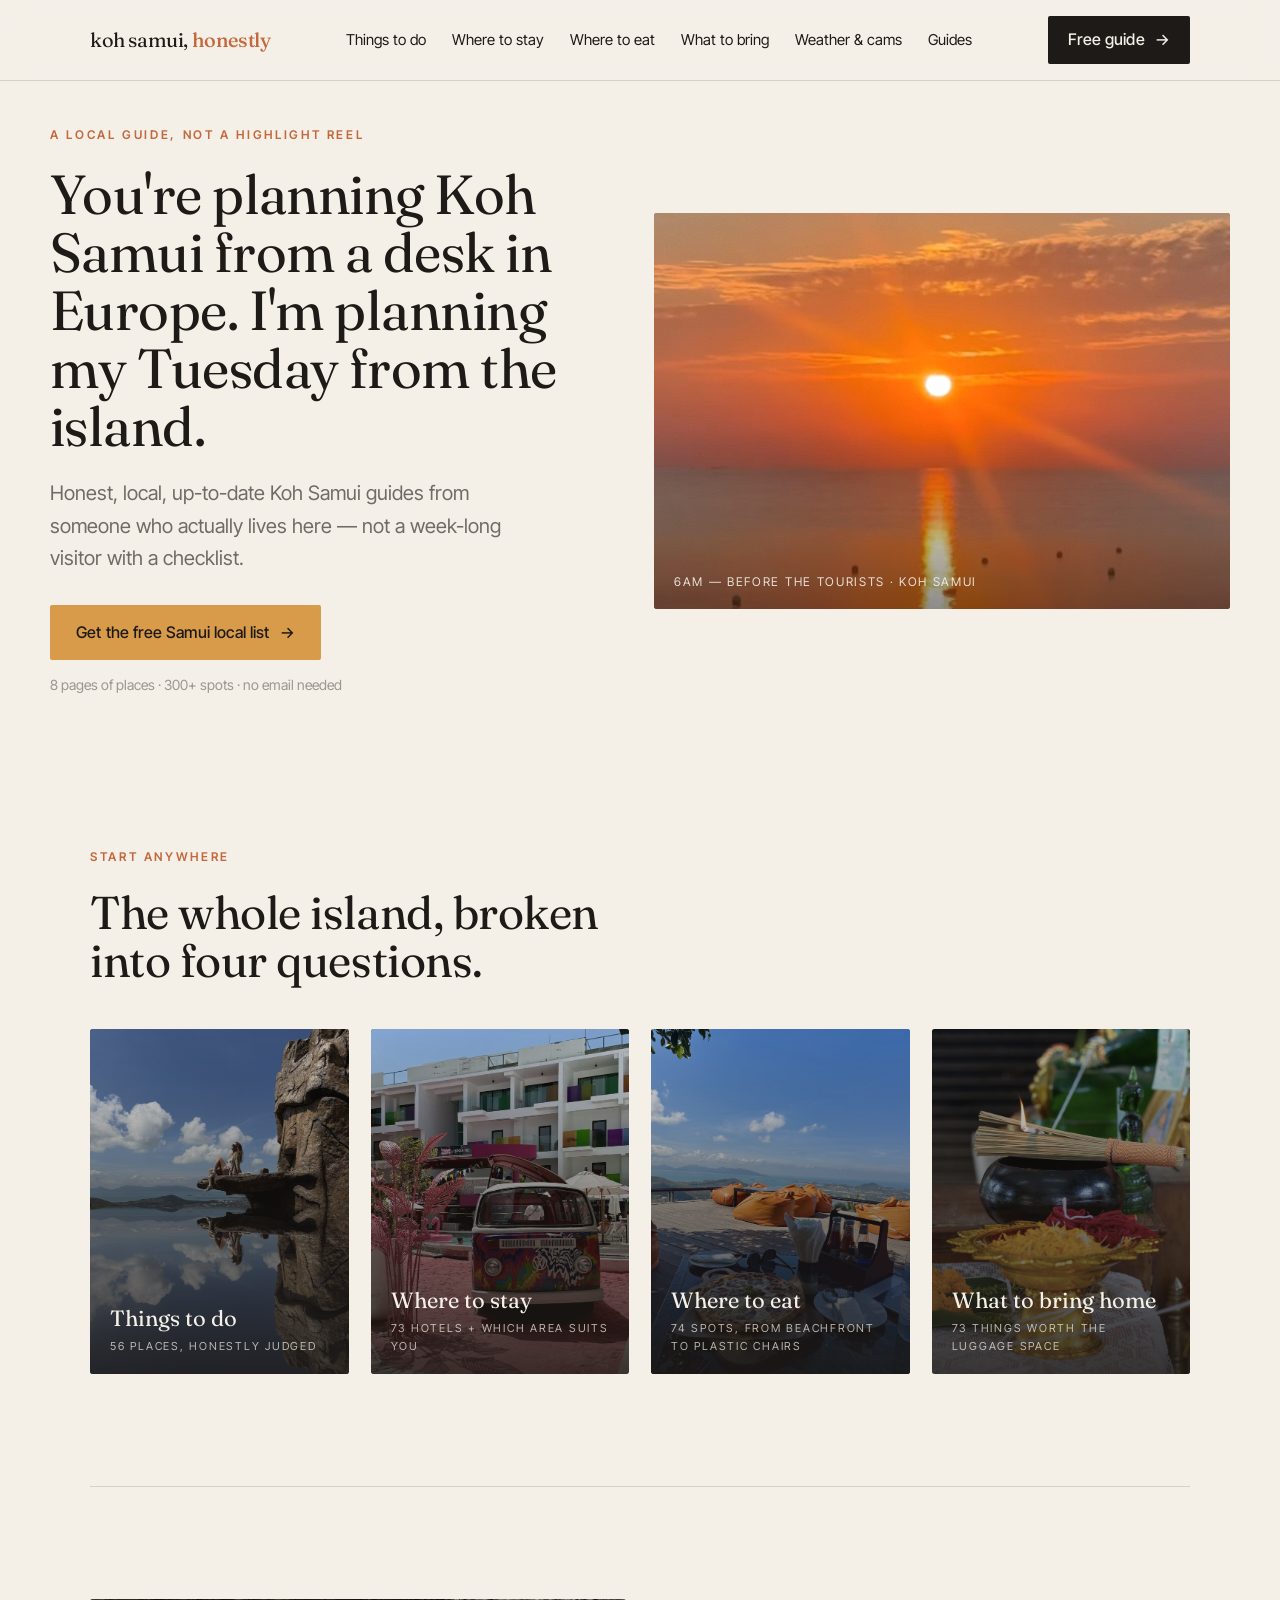
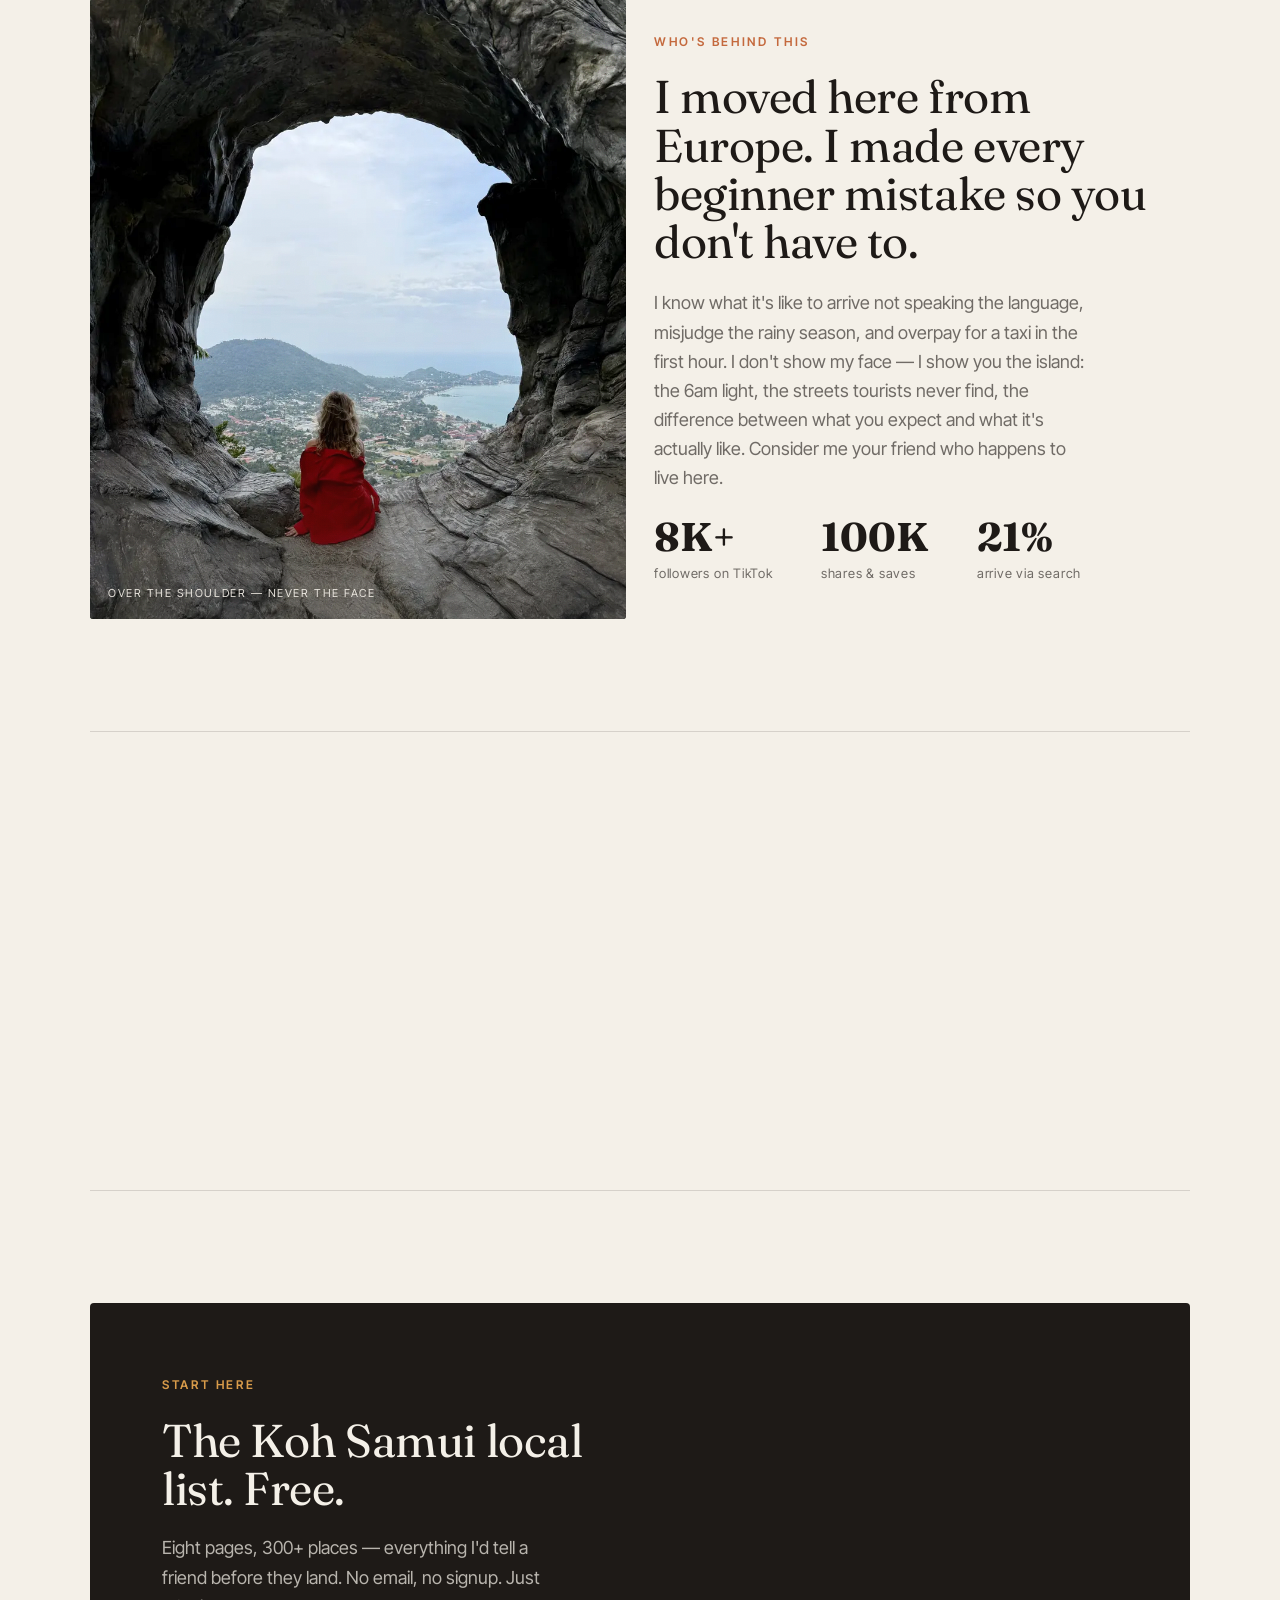
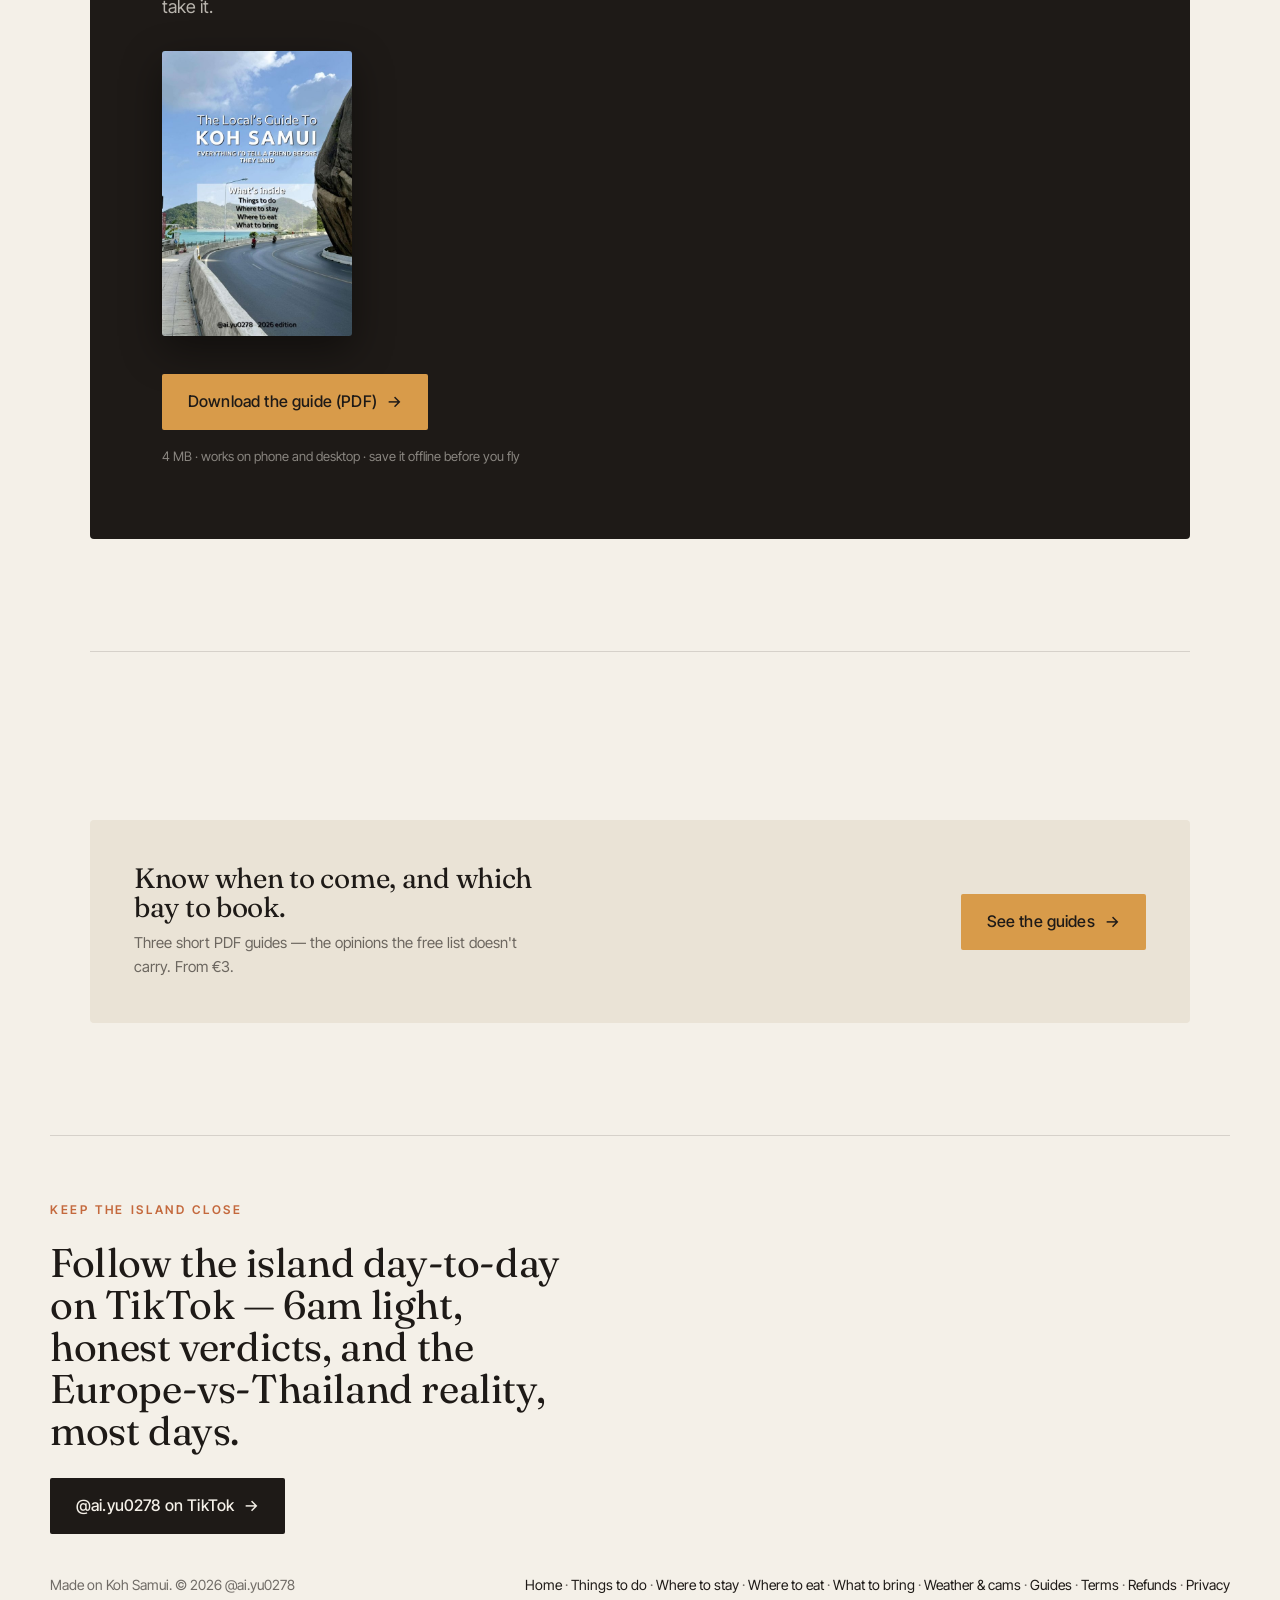
==== commit 2b44dd95: "Add files via upload" ====
--- a/index.html
+++ b/index.html
@@ -31,7 +31,7 @@
 
 <nav class="nav"><div class="nav-in">
     <div class="logo"><a href="/">koh samui, <b>honestly</b></a></div>
-    <div class="nav-links"><a href="/things-to-do">Things to do</a><a href="/where-to-stay">Where to stay</a><a href="/where-to-eat">Where to eat</a><a href="/what-to-bring">What to bring</a><a href="/weather">Weather &amp; cams</a></div>
+    <div class="nav-links"><a href="/things-to-do">Things to do</a><a href="/where-to-stay">Where to stay</a><a href="/where-to-eat">Where to eat</a><a href="/what-to-bring">What to bring</a><a href="/weather">Weather &amp; cams</a><a href="/guides">Guides</a></div>
     <a href="/#get" class="btn btn-primary hide-sm" style="padding:11px 20px">Free guide <span class="arrow">&rarr;</span></a>
   </div></nav>
 <header class="wrap hero">
@@ -106,6 +106,16 @@
     <div class="consent">4 MB &middot; works on phone and desktop &middot; save it offline before you fly</div>
   </div>
 </section>
+<section class="sec">
+  <div class="pagecta reveal">
+    <div>
+      <h3>Know when to come, and which bay to book.</h3>
+      <p>Three short PDF guides &mdash; the opinions the free list doesn't carry. From &euro;3.</p>
+    </div>
+    <a href="/guides" class="btn btn-ochre">See the guides <span class="arrow">&rarr;</span></a>
+  </div>
+</section>
+
 </main>
 <footer class="wrap foot">
   <div class="reveal">
@@ -114,7 +124,7 @@
     <a href="https://www.tiktok.com/@ai.yu0278" target="_blank" rel="noreferrer" class="btn btn-primary">@ai.yu0278 on TikTok <span class="arrow">&rarr;</span></a>
     <div class="foot-row">
       <span>Made on Koh Samui. &copy; 2026 @ai.yu0278</span>
-      <span><a class="linkline" href="/">Home</a> &middot; <a class="linkline" href="/things-to-do">Things to do</a> &middot; <a class="linkline" href="/where-to-stay">Where to stay</a> &middot; <a class="linkline" href="/where-to-eat">Where to eat</a> &middot; <a class="linkline" href="/what-to-bring">What to bring</a> &middot; <a class="linkline" href="/weather">Weather &amp; cams</a> &middot; <a class="linkline" href="/privacy">Privacy</a></span>
+      <span><a class="linkline" href="/">Home</a> &middot; <a class="linkline" href="/things-to-do">Things to do</a> &middot; <a class="linkline" href="/where-to-stay">Where to stay</a> &middot; <a class="linkline" href="/where-to-eat">Where to eat</a> &middot; <a class="linkline" href="/what-to-bring">What to bring</a> &middot; <a class="linkline" href="/weather">Weather &amp; cams</a> &middot; <a class="linkline" href="/guides">Guides</a> &middot; <a class="linkline" href="/terms">Terms</a> &middot; <a class="linkline" href="/refund-policy">Refunds</a> &middot; <a class="linkline" href="/privacy">Privacy</a></span>
     </div>
   </div>
 </footer>
--- a/assets/style.css
+++ b/assets/style.css
@@ -219,3 +219,184 @@
 .capture .linkline{color:var(--bone);background-image:linear-gradient(var(--ochre),var(--ochre));background-size:100% 1px}
 .capture .linkline:hover{color:var(--ochre)}
 .capture-split{margin-top:52px;padding-top:40px;border-top:1px solid rgba(244,240,232,.18)}
+
+/* long-form legal / text pages */
+.legal{max-width:66ch}
+.legal h1{margin-bottom:26px}
+.legal .lead{max-width:60ch;margin-bottom:46px;line-height:1.55}
+.legal h2{font-size:clamp(21px,2.3vw,27px);line-height:1.2;margin:54px 0 16px}
+.legal p{color:var(--ink-60);font-size:17px;line-height:1.78;margin:0 0 22px;max-width:66ch}
+.legal ul{margin:0 0 26px;padding-left:22px}
+.legal li{color:var(--ink-60);font-size:17px;line-height:1.78;margin-bottom:12px}
+.legal li b{color:var(--ink)}
+
+/* EmailOctopus embedded form inside the dark .capture panel */
+.eo-form{margin-top:26px;max-width:34rem}
+.eo-form iframe{width:100%!important;border:0}
+.eo-form input[type=email],.eo-form input[type=text]{width:100%;padding:15px 16px;font:inherit;font-size:16px;color:var(--ink);background:var(--bone);border:1px solid rgba(244,240,232,.25);border-radius:3px}
+.eo-form button,.eo-form input[type=submit]{margin-top:12px;padding:14px 26px;font:inherit;font-weight:500;font-size:16px;color:var(--ink);background:var(--ochre);border:0;border-radius:3px;cursor:pointer;transition:transform .25s}
+.eo-form button:hover,.eo-form input[type=submit]:hover{transform:translateY(-1px)}
+.eo-form label,.eo-form p,.eo-form div{color:rgba(244,240,232,.72)}
+.eo-form a{color:var(--bone)}
+
+/* force the EmailOctopus embed to match the dark panel */
+.eo-form *{font-family:'Inter Tight',system-ui,sans-serif!important}
+.eo-form input[type=email],.eo-form input[type=text]{background:var(--bone)!important;color:var(--ink)!important;border:1px solid rgba(244,240,232,.3)!important;border-radius:3px!important;padding:15px 16px!important;font-size:16px!important}
+.eo-form input::placeholder{color:rgba(30,26,23,.45)!important}
+.eo-form button,.eo-form input[type=submit],.eo-form [type=submit]{background:var(--ochre)!important;color:var(--ink)!important;border:0!important;border-radius:3px!important;padding:15px 26px!important;font-size:16px!important;font-weight:500!important;cursor:pointer!important}
+.eo-form label,.eo-form span,.eo-form p,.eo-form small,.eo-form div{color:rgba(244,240,232,.78)!important}
+.eo-form a{color:var(--bone)!important;text-decoration:underline!important}
+.eo-form input[type=checkbox]{accent-color:var(--ochre);width:16px;height:16px;margin-right:8px}
+
+/* catch-all: any text the embed renders (incl. the post-subscribe success message) */
+.eo-form *{color:rgba(244,240,232,.85)!important}
+.eo-form input[type=email],.eo-form input[type=text]{color:var(--ink)!important}
+.eo-form button,.eo-form input[type=submit],.eo-form [type=submit]{color:var(--ink)!important}
+
+/* success / error text the embed injects, wherever it lands inside the dark panel */
+.capture [class*="success"],.capture [class*="Success"],
+.capture [class*="message"],.capture [class*="Message"],
+.capture [class*="octopus"],.capture [class*="Octopus"]{color:rgba(244,240,232,.85)!important}
+.capture form *{color:rgba(244,240,232,.85)!important}
+.capture form input[type=email],.capture form input[type=text]{color:var(--ink)!important}
+.capture form button,.capture form [type=submit]{color:var(--ink)!important}
+
+
+/* ============================================================
+   SALES PAGES  (/4-day-guide, /area-guide, /when-to-come)
+   ============================================================ */
+
+/* --- hero: cover mockup + promise + price --- */
+.sp-hero{display:grid;grid-template-columns:minmax(0,340px) 1fr;gap:clamp(32px,5vw,64px);align-items:center;padding:52px 0 8px}
+@media(max-width:820px){.sp-hero{grid-template-columns:1fr;gap:34px}}
+.sp-cover{position:relative;border-radius:3px;overflow:hidden;box-shadow:0 26px 60px -26px rgba(30,26,23,.55),0 2px 0 rgba(30,26,23,.08);transform:rotate(-1.4deg);transition:transform .5s cubic-bezier(.2,.7,.2,1)}
+.sp-cover:hover{transform:rotate(0) translateY(-4px)}
+.sp-cover img{display:block;width:100%;height:auto}
+@media(max-width:820px){.sp-cover{max-width:280px;transform:none}}
+.sp-hero h1{font-size:clamp(32px,4.4vw,52px);max-width:16ch;margin-top:14px}
+.sp-promise{font-size:clamp(18px,1.9vw,21px);color:var(--ink-60);max-width:52ch;margin-top:20px}
+.sp-price{display:flex;align-items:baseline;gap:14px;margin:30px 0 22px;flex-wrap:wrap}
+.sp-price b{font-family:'Fraunces',serif;font-size:clamp(34px,4.6vw,46px);font-weight:400;line-height:1}
+.sp-price small{font-size:14px;letter-spacing:.06em;color:var(--ink-40)}
+.sp-buyrow{display:flex;gap:16px;align-items:center;flex-wrap:wrap}
+.sp-meta{display:flex;gap:26px;flex-wrap:wrap;margin-top:26px;font-size:14px;color:var(--ink-40)}
+.sp-meta span{display:inline-flex;align-items:center;gap:8px}
+.sp-meta i{width:5px;height:5px;border-radius:50%;background:var(--ochre);font-style:normal}
+
+/* --- what's inside: bullet + real page screenshot --- */
+.sp-inside{display:grid;grid-template-columns:1fr 1fr;gap:clamp(28px,4vw,52px);margin-top:44px;align-items:start}
+@media(max-width:820px){.sp-inside{grid-template-columns:1fr}}
+.sp-bullets{list-style:none}
+.sp-bullets li{padding:22px 0;border-bottom:1px solid var(--line)}
+.sp-bullets li:first-child{border-top:1px solid var(--line)}
+.sp-bullets b{display:block;font-family:'Fraunces',serif;font-size:21px;font-weight:400;margin-bottom:7px}
+.sp-bullets p{color:var(--ink-60);font-size:16px;max-width:46ch}
+.sp-shots{display:grid;gap:18px;position:sticky;top:96px}
+@media(max-width:820px){.sp-shots{position:static;grid-template-columns:repeat(3,1fr)}}
+.sp-shot{border:1px solid var(--line);border-radius:3px;overflow:hidden;background:#fff;transition:transform .35s cubic-bezier(.2,.7,.2,1),border-color .3s}
+.sp-shot:hover{transform:translateY(-3px);border-color:var(--terra)}
+.sp-shot img{display:block;width:100%;height:260px;object-fit:cover;object-position:top center}
+@media(max-width:820px){.sp-shot img{height:190px}}
+
+/* --- free sample strip --- */
+.sp-sample{background:var(--bone-2);border-radius:4px;padding:clamp(28px,4vw,48px);margin-top:56px;display:flex;gap:30px;align-items:center;flex-wrap:wrap;justify-content:space-between}
+.sp-sample h3{font-family:'Fraunces',serif;font-size:clamp(21px,2.6vw,28px);font-weight:400;max-width:24ch}
+.sp-sample p{color:var(--ink-60);font-size:15px;margin-top:8px;max-width:48ch}
+
+/* --- who it's not for --- */
+.sp-not{border-left:2px solid var(--terra);padding-left:26px;max-width:62ch;margin-top:34px}
+.sp-not ul{list-style:none}
+.sp-not li{color:var(--ink-60);font-size:17px;padding:10px 0;border-bottom:1px solid var(--line)}
+.sp-not li:last-child{border-bottom:none}
+.sp-not li::before{content:'—';color:var(--terra);margin-right:12px}
+
+/* --- FAQ --- */
+.sp-faq{margin-top:34px;max-width:70ch}
+.sp-faq details{border-bottom:1px solid var(--line)}
+.sp-faq summary{cursor:pointer;list-style:none;padding:20px 0;font-family:'Fraunces',serif;font-size:19px;display:flex;justify-content:space-between;gap:20px;align-items:center;transition:color .3s}
+.sp-faq summary::-webkit-details-marker{display:none}
+.sp-faq summary:hover{color:var(--terra)}
+.sp-faq summary::after{content:'+';color:var(--terra);font-family:'Inter Tight',sans-serif;font-size:22px;line-height:1;flex:0 0 auto}
+.sp-faq details[open] summary::after{content:'\2013'}
+.sp-faq p{color:var(--ink-60);font-size:16px;padding:0 0 22px;max-width:62ch}
+
+/* --- credibility line --- */
+.sp-cred{margin-top:60px;padding:clamp(28px,4vw,44px);border:1px solid var(--line);border-radius:4px;display:flex;gap:28px;align-items:center;flex-wrap:wrap}
+.sp-cred img{width:104px;height:104px;object-fit:cover;border-radius:50%;flex:0 0 auto}
+.sp-cred p{color:var(--ink-60);font-size:17px;max-width:56ch}
+.sp-cred b{color:var(--ink);font-weight:500}
+
+/* --- cross-sell to the other two products --- */
+.sp-cross{display:grid;grid-template-columns:1fr 1fr;gap:22px;margin-top:60px}
+@media(max-width:700px){.sp-cross{grid-template-columns:1fr}}
+.sp-crosscard{border:1px solid var(--line);border-radius:3px;padding:24px;text-decoration:none;color:var(--ink);display:flex;gap:20px;align-items:center;transition:border-color .3s,transform .35s cubic-bezier(.2,.7,.2,1)}
+.sp-crosscard:hover{border-color:var(--terra);transform:translateY(-2px)}
+.sp-crosscard img{width:64px;height:auto;border-radius:2px;flex:0 0 auto;box-shadow:0 8px 18px -8px rgba(30,26,23,.5)}
+.sp-crosscard small{display:block;font-size:11px;letter-spacing:.18em;text-transform:uppercase;color:var(--terra);margin-bottom:6px}
+.sp-crosscard span{font-family:'Fraunces',serif;font-size:19px;display:block;line-height:1.2}
+.sp-crosscard em{font-style:normal;font-size:14px;color:var(--ink-40);display:block;margin-top:6px}
+
+/* --- sticky buy bar on mobile --- */
+.sp-sticky{position:fixed;left:0;right:0;bottom:0;z-index:60;background:rgba(30,26,23,.96);backdrop-filter:blur(8px);padding:12px 22px;display:none;align-items:center;justify-content:space-between;gap:16px}
+.sp-sticky b{font-family:'Fraunces',serif;color:var(--bone);font-size:18px;font-weight:400}
+.sp-sticky .btn{padding:12px 20px;font-size:15px}
+@media(max-width:820px){.sp-sticky{display:flex}body{padding-bottom:72px}}
+
+/* ============================================================
+   GUIDES HUB  (/guides)
+   ============================================================ */
+.gh-bundle{display:grid;grid-template-columns:minmax(0,1fr) minmax(0,1fr);gap:clamp(30px,5vw,60px);align-items:center}
+@media(max-width:860px){.gh-bundle{grid-template-columns:1fr}}
+.gh-fan{position:relative;display:flex;justify-content:center;align-items:flex-end;min-height:300px}
+.gh-fan img{width:40%;max-width:190px;border-radius:3px;box-shadow:0 22px 50px -20px rgba(0,0,0,.65);display:block}
+.gh-fan img:nth-child(1){transform:rotate(-9deg) translateX(34%);z-index:1}
+.gh-fan img:nth-child(2){transform:translateY(-14px);z-index:3;position:relative}
+.gh-fan img:nth-child(3){transform:rotate(9deg) translateX(-34%);z-index:2}
+.gh-save{display:inline-block;background:var(--ochre);color:var(--ink);font-size:12px;letter-spacing:.16em;text-transform:uppercase;font-weight:600;padding:6px 12px;border-radius:2px;margin-bottom:18px}
+.gh-strike{color:rgba(244,240,232,.45);text-decoration:line-through;font-family:'Fraunces',serif;font-size:26px;margin-left:12px}
+
+.gh-grid{display:grid;grid-template-columns:repeat(3,1fr);gap:26px;margin-top:44px}
+@media(max-width:900px){.gh-grid{grid-template-columns:1fr;gap:22px}}
+.gh-card{border:1px solid var(--line);border-radius:4px;padding:26px;text-decoration:none;color:var(--ink);display:flex;flex-direction:column;transition:border-color .3s,transform .35s cubic-bezier(.2,.7,.2,1)}
+.gh-card:hover{border-color:var(--terra);transform:translateY(-3px)}
+.gh-card>img{width:100%;max-width:150px;height:auto;border-radius:3px;box-shadow:0 14px 30px -14px rgba(30,26,23,.55);margin-bottom:22px}
+.gh-card h3{font-family:'Fraunces',serif;font-size:23px;font-weight:400;line-height:1.15}
+.gh-card p{color:var(--ink-60);font-size:15px;margin-top:10px;flex:1}
+.gh-card .gh-foot{display:flex;align-items:baseline;justify-content:space-between;gap:14px;margin-top:22px;padding-top:16px;border-top:1px solid var(--line)}
+.gh-card b{font-family:'Fraunces',serif;font-size:26px;font-weight:400}
+.gh-card em{font-style:normal;font-size:14px;color:var(--terra)}
+.gh-card small{display:block;font-size:11px;letter-spacing:.18em;text-transform:uppercase;color:var(--ink-40);margin-top:8px}
+
+/* ---- v3 additions: guides & checkout ---- */
+.guidegrid{display:grid;grid-template-columns:repeat(3,1fr);gap:22px;margin-top:44px}
+@media(max-width:900px){.guidegrid{grid-template-columns:1fr}}
+.guidecard{background:var(--bone-2);border-radius:4px;padding:30px 28px 28px;display:flex;flex-direction:column;transition:transform .35s cubic-bezier(.2,.7,.2,1)}
+.guidecard:hover{transform:translateY(-3px)}
+.guidecard h3{font-family:'Fraunces',serif;font-size:24px;font-weight:400;line-height:1.15;margin-bottom:12px}
+.guidecard h3 a{color:inherit;text-decoration:none}
+.guidecard h3 a:hover{color:var(--terra)}
+.guidecard p{color:var(--ink-60);font-size:15px;line-height:1.65;margin-bottom:22px;flex:1}
+.guidecard .amount{font-family:'Fraunces',serif;font-size:28px;display:block;margin-bottom:18px;line-height:1}
+.pricenote{font-size:13px;color:var(--ink-40);margin-top:12px}
+.capture .amount{font-family:'Fraunces',serif;font-size:38px;color:var(--bone);display:block;margin-bottom:8px;line-height:1}
+.capture .pricenote{color:rgba(244,240,232,.55)}
+.buyrow{display:flex;gap:18px;align-items:center;flex-wrap:wrap}
+.paddle-buy[disabled]{opacity:.55;cursor:progress}
+.whatsin{margin:0 0 30px;padding:0;list-style:none}
+.whatsin li{color:var(--ink-60);font-size:17px;line-height:1.7;padding:12px 0 12px 26px;border-bottom:1px solid var(--line);position:relative}
+.whatsin li::before{content:'';position:absolute;left:2px;top:22px;width:8px;height:8px;background:var(--ochre);border-radius:50%}
+.notforyou{background:var(--bone-2);border-radius:4px;padding:26px 28px;margin:36px 0}
+.notforyou b{display:block;font-family:'Fraunces',serif;font-size:19px;font-weight:400;margin-bottom:8px}
+.notforyou p{color:var(--ink-60);font-size:16px;line-height:1.7;margin:0}
+/* buy buttons are <button>, so give them the anchor's own box */
+button.btn{font-family:'Inter Tight',sans-serif;line-height:1.2}
+
+/* ---- VAT state: fallback prices exclude tax, Paddle-loaded prices include it ---- */
+.vatnote{font-size:13px;color:var(--ink-40);white-space:nowrap;font-weight:400;font-family:'Inter Tight',sans-serif;letter-spacing:.02em;text-transform:none}
+.sp-price .vatnote{margin-left:2px}
+.gh-foot .vatnote{font-size:12px;margin-left:6px;text-transform:none;letter-spacing:.02em;color:var(--ink-40)}
+.capture .vatnote{color:rgba(244,240,232,.55)}
+.sp-sticky .vatnote{color:rgba(244,240,232,.6);font-size:12px;margin-left:6px}
+.vat-in,.px-in{display:none}
+html.paddle-priced .vat-ex,html.paddle-priced .px-ex{display:none}
+html.paddle-priced .vat-in,html.paddle-priced .px-in{display:inline}
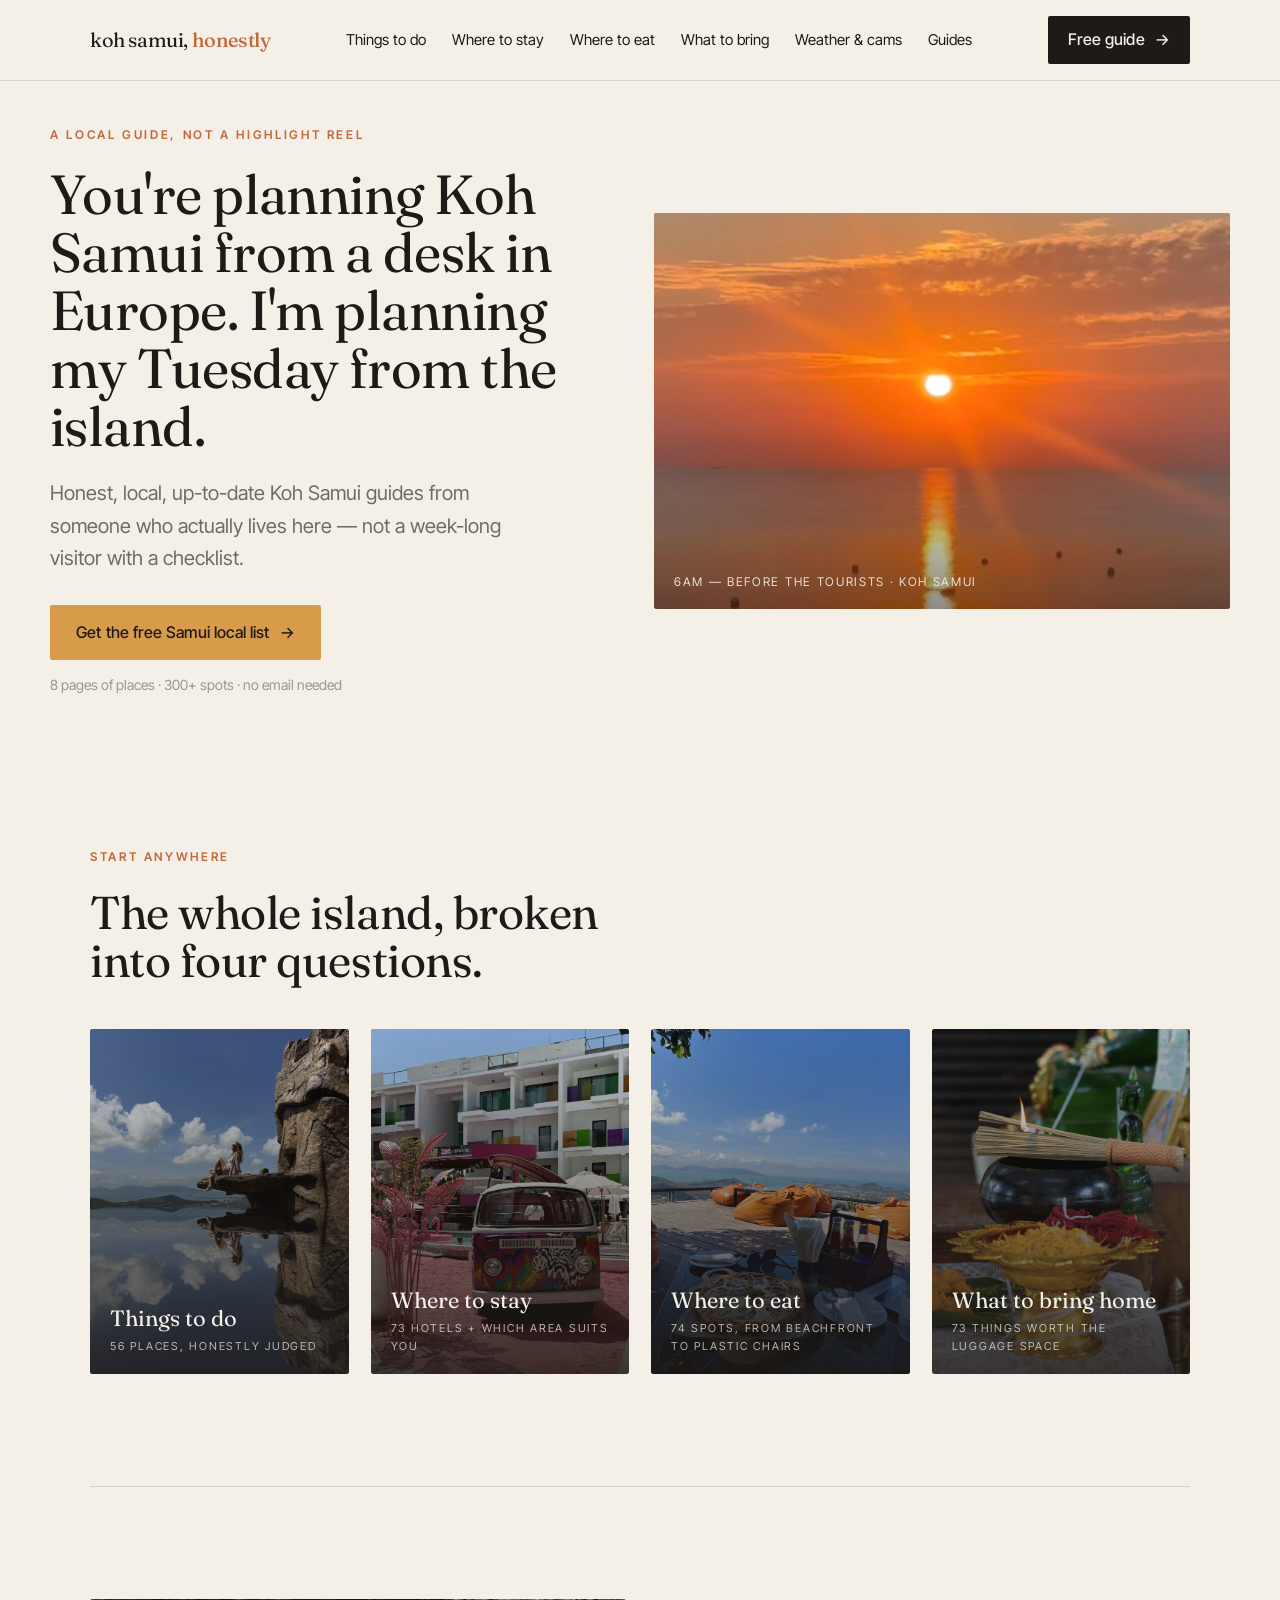
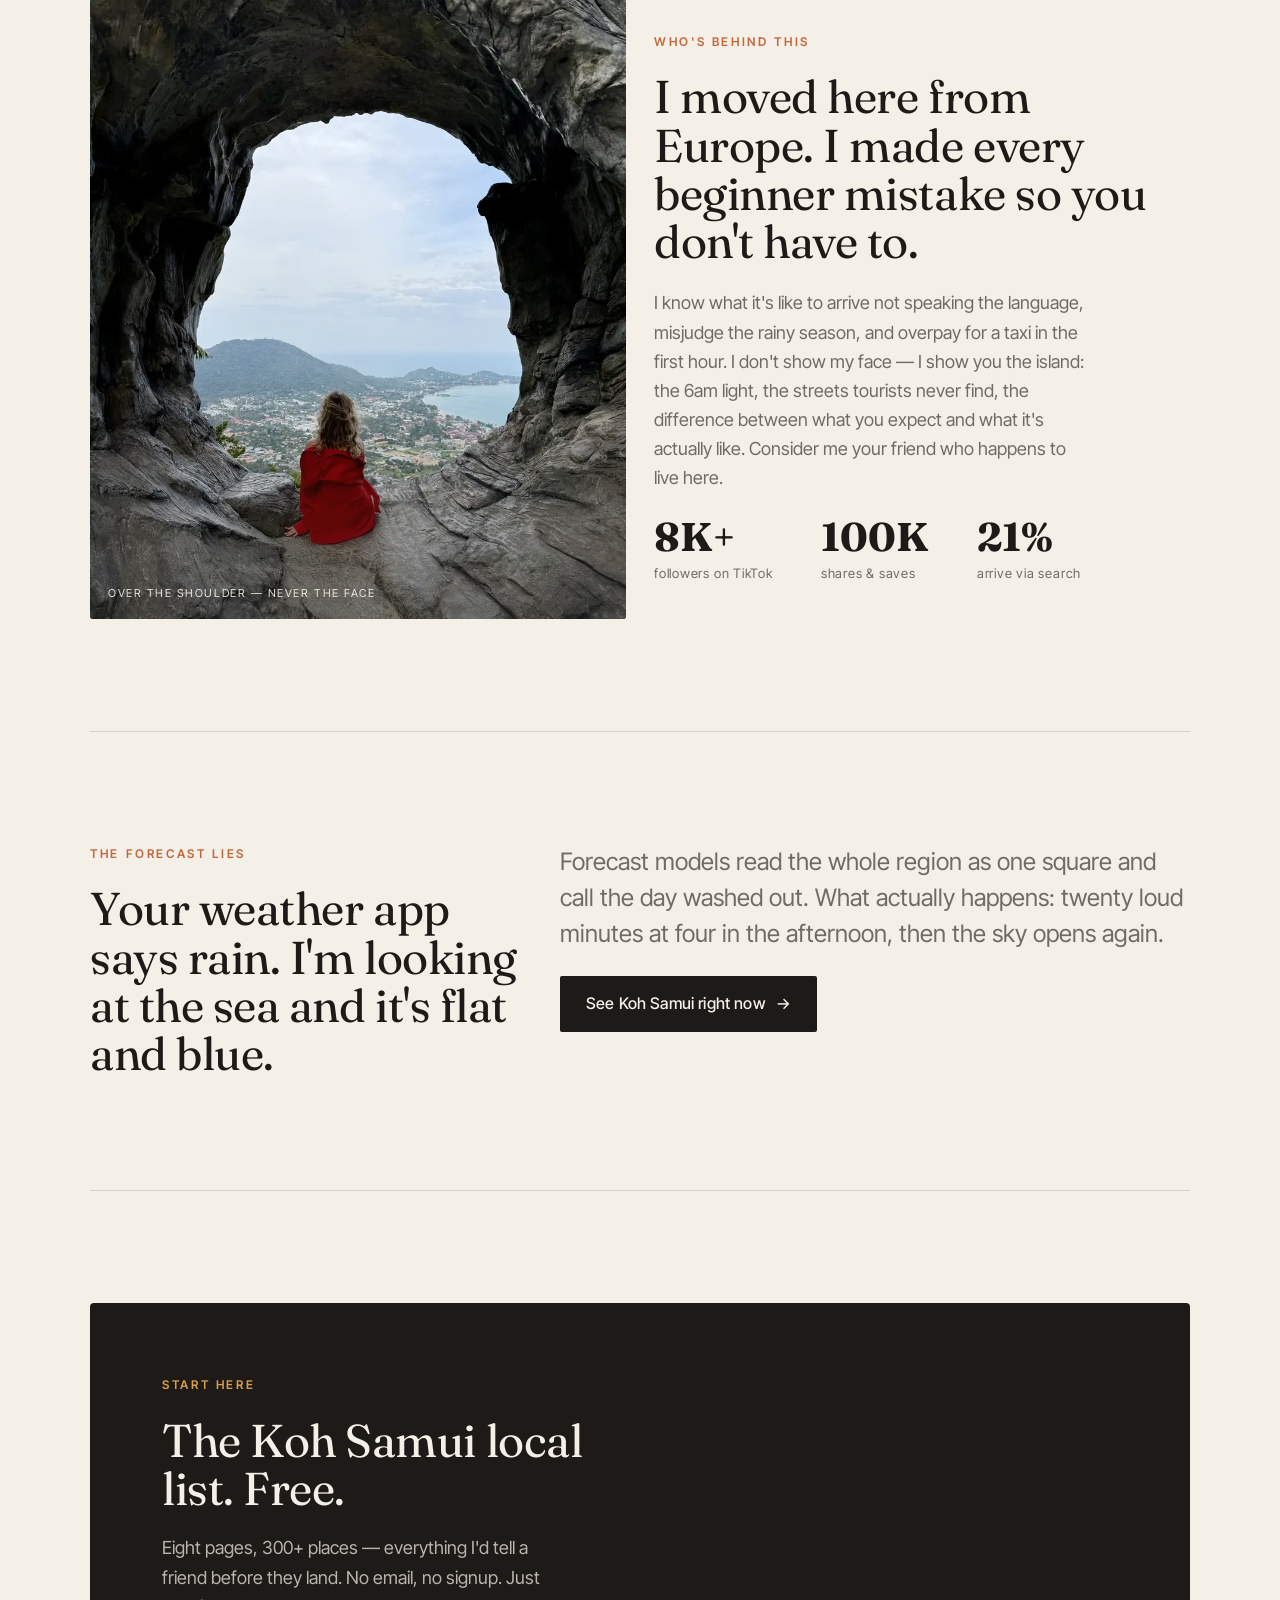
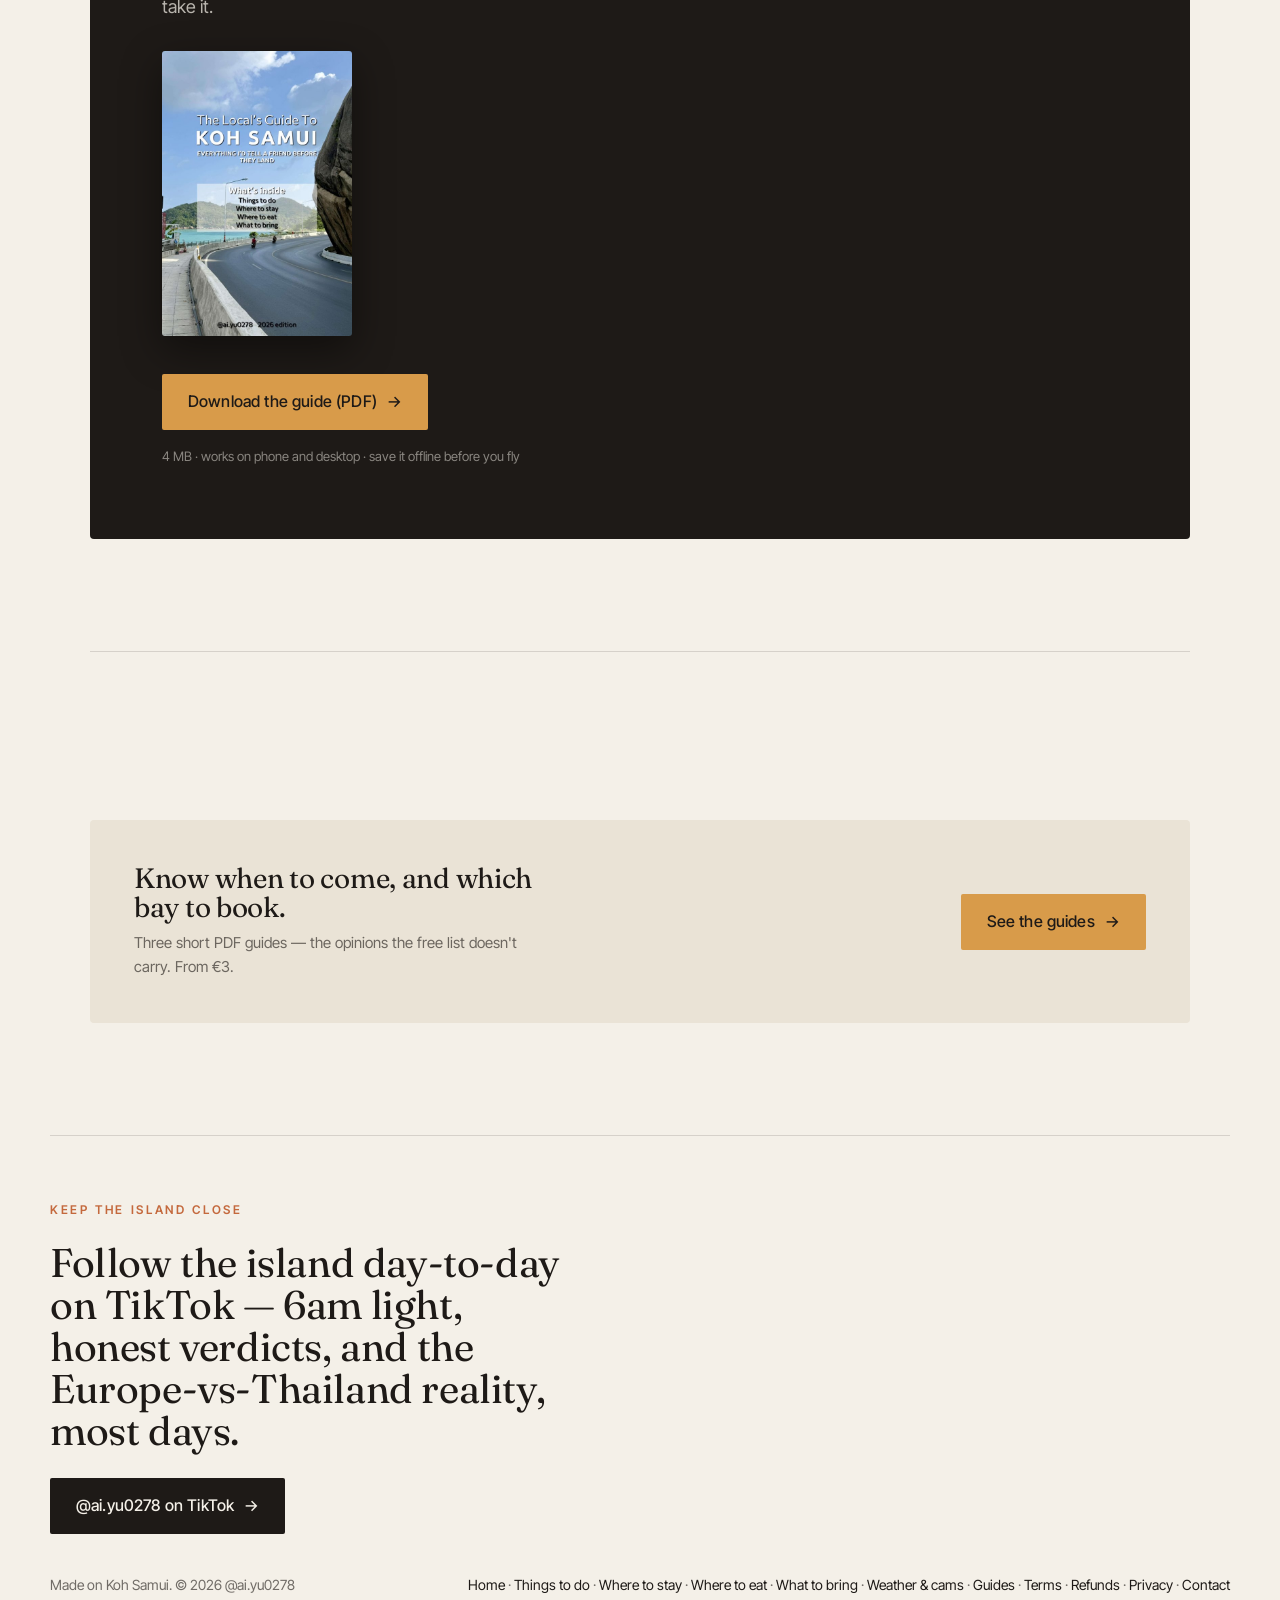
==== commit 89983d4b: "Add files via upload" ====
--- a/index.html
+++ b/index.html
@@ -124,7 +124,7 @@
     <a href="https://www.tiktok.com/@ai.yu0278" target="_blank" rel="noreferrer" class="btn btn-primary">@ai.yu0278 on TikTok <span class="arrow">&rarr;</span></a>
     <div class="foot-row">
       <span>Made on Koh Samui. &copy; 2026 @ai.yu0278</span>
-      <span><a class="linkline" href="/">Home</a> &middot; <a class="linkline" href="/things-to-do">Things to do</a> &middot; <a class="linkline" href="/where-to-stay">Where to stay</a> &middot; <a class="linkline" href="/where-to-eat">Where to eat</a> &middot; <a class="linkline" href="/what-to-bring">What to bring</a> &middot; <a class="linkline" href="/weather">Weather &amp; cams</a> &middot; <a class="linkline" href="/guides">Guides</a> &middot; <a class="linkline" href="/terms">Terms</a> &middot; <a class="linkline" href="/refund-policy">Refunds</a> &middot; <a class="linkline" href="/privacy">Privacy</a></span>
+      <span><a class="linkline" href="/">Home</a> &middot; <a class="linkline" href="/things-to-do">Things to do</a> &middot; <a class="linkline" href="/where-to-stay">Where to stay</a> &middot; <a class="linkline" href="/where-to-eat">Where to eat</a> &middot; <a class="linkline" href="/what-to-bring">What to bring</a> &middot; <a class="linkline" href="/weather">Weather &amp; cams</a> &middot; <a class="linkline" href="/guides">Guides</a> &middot; <a class="linkline" href="/terms">Terms</a> &middot; <a class="linkline" href="/refund-policy">Refunds</a> &middot; <a class="linkline" href="/privacy">Privacy</a> &middot; <a class="linkline" href="mailto:aiyu0278@gmail.com">Contact</a></span>
     </div>
   </div>
 </footer>
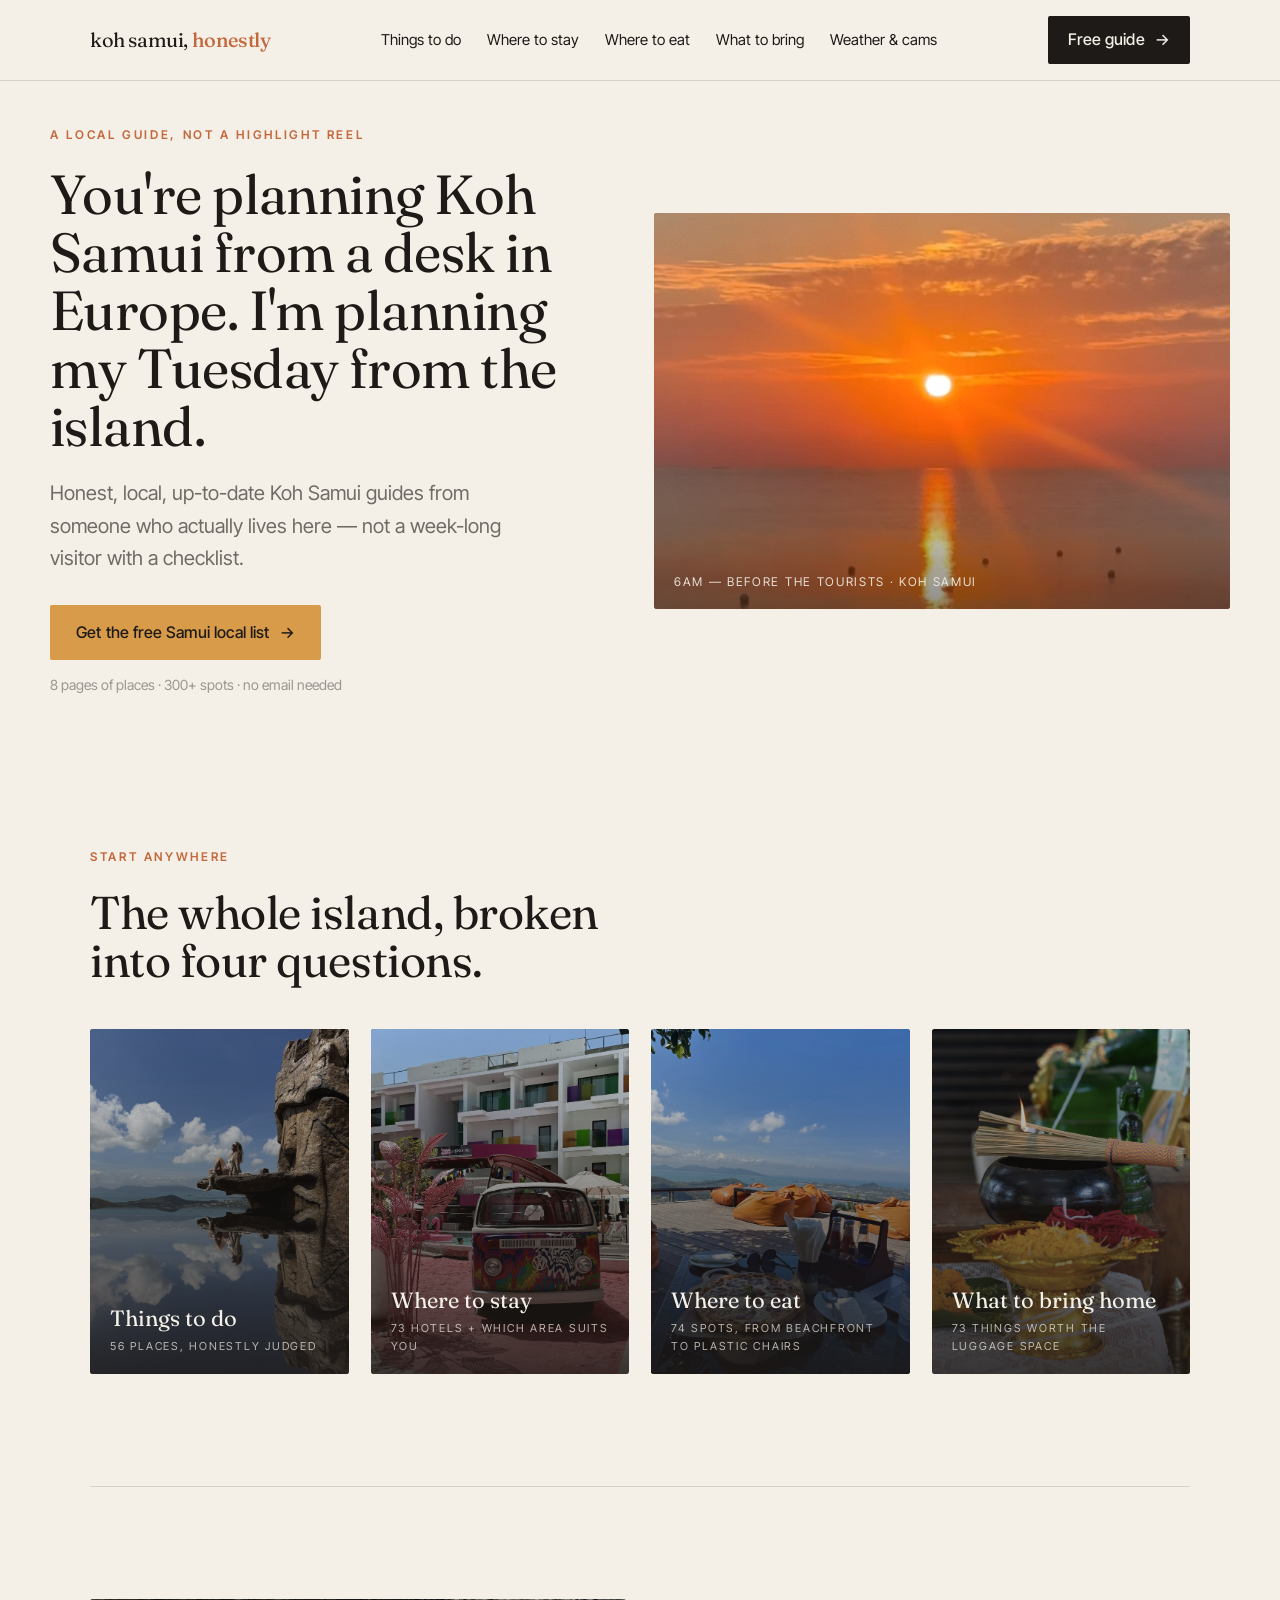
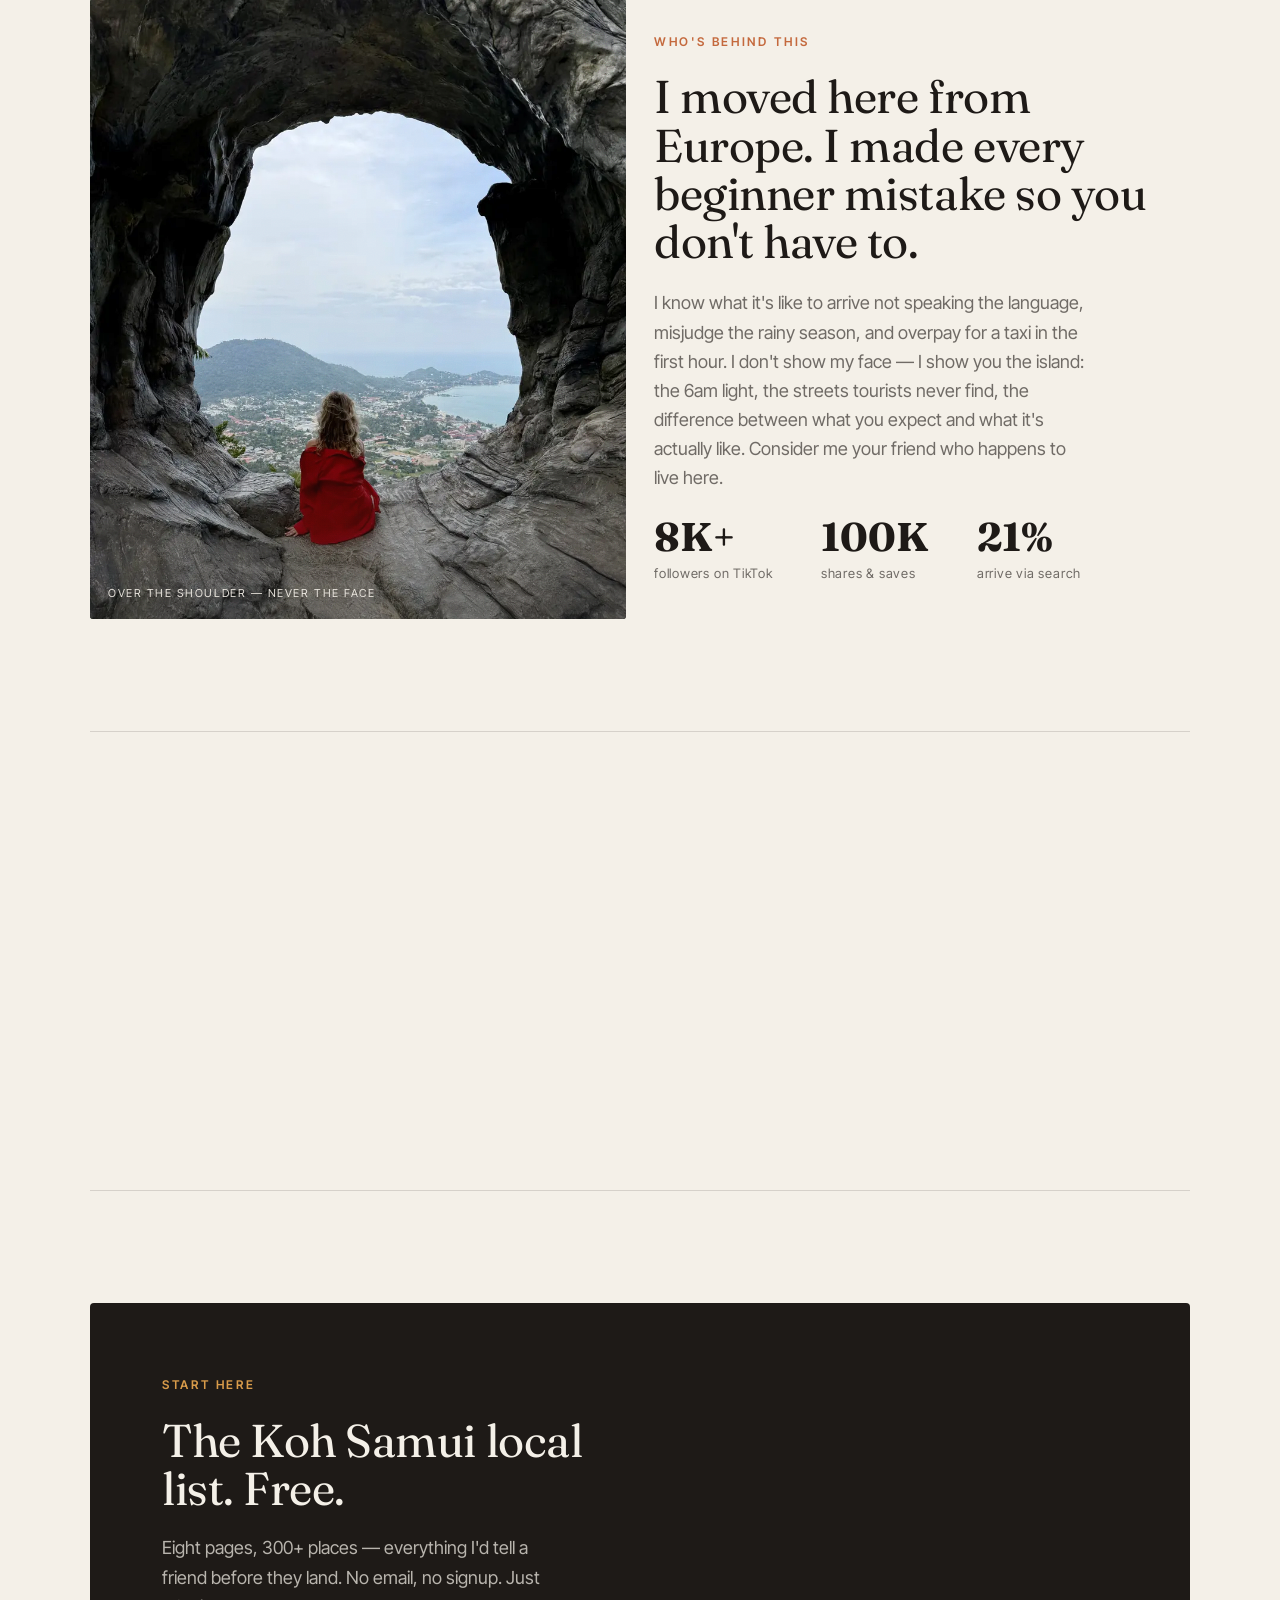
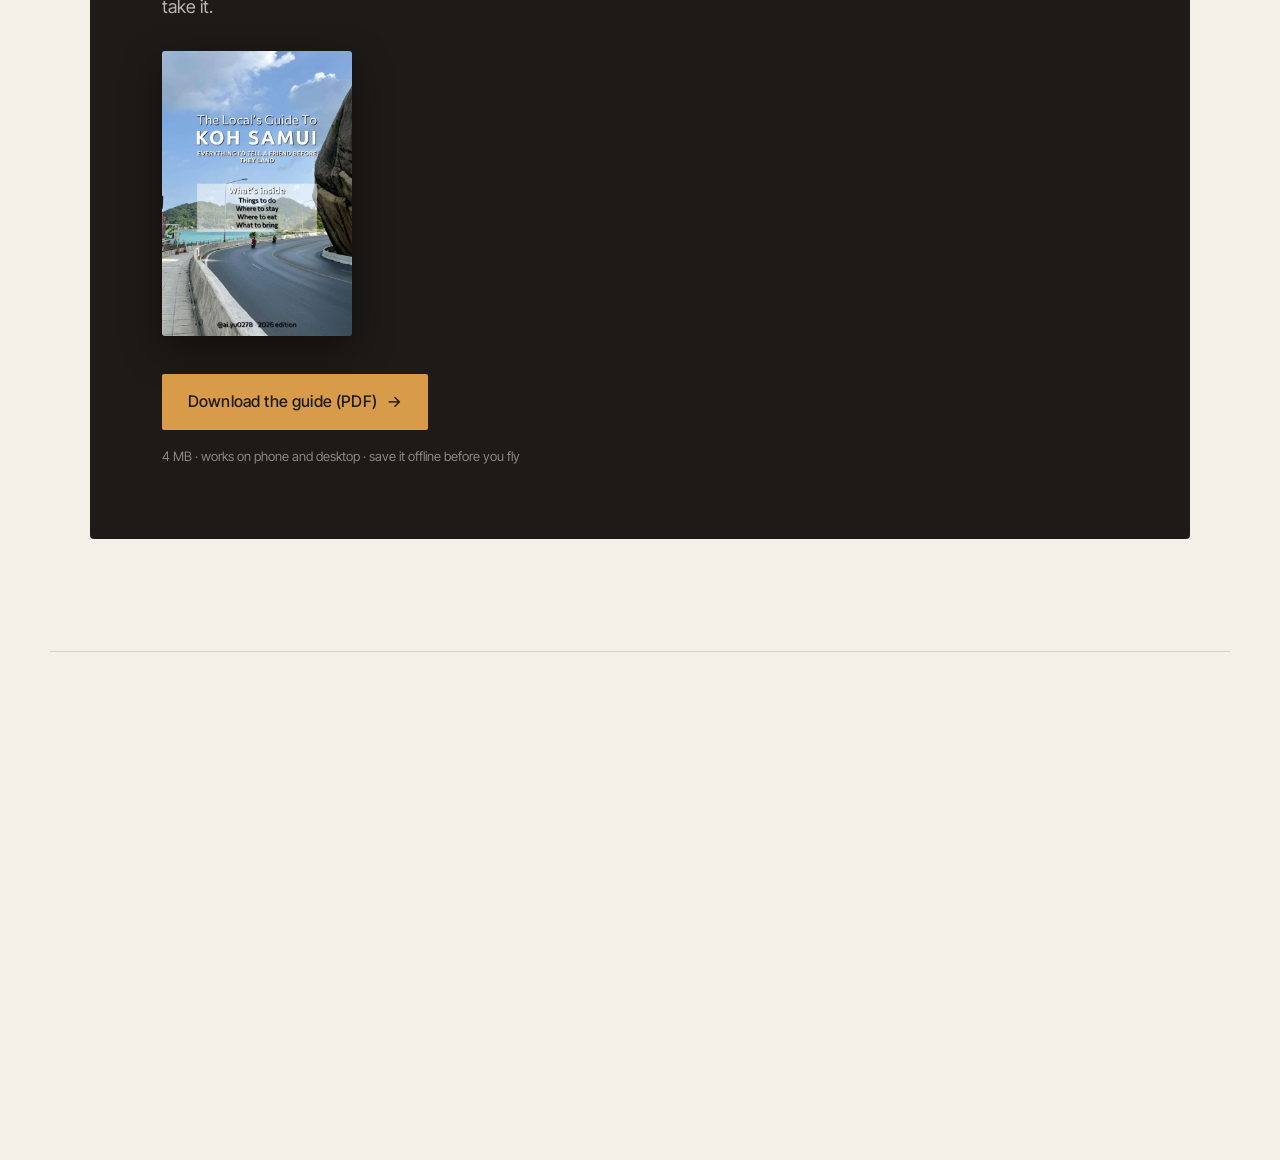
==== commit 439a0ddb: "Add files via upload" ====
--- a/index.html
+++ b/index.html
@@ -31,7 +31,7 @@
 
 <nav class="nav"><div class="nav-in">
     <div class="logo"><a href="/">koh samui, <b>honestly</b></a></div>
-    <div class="nav-links"><a href="/things-to-do">Things to do</a><a href="/where-to-stay">Where to stay</a><a href="/where-to-eat">Where to eat</a><a href="/what-to-bring">What to bring</a><a href="/weather">Weather &amp; cams</a><a href="/guides">Guides</a></div>
+    <div class="nav-links"><a href="/things-to-do">Things to do</a><a href="/where-to-stay">Where to stay</a><a href="/where-to-eat">Where to eat</a><a href="/what-to-bring">What to bring</a><a href="/weather">Weather &amp; cams</a></div>
     <a href="/#get" class="btn btn-primary hide-sm" style="padding:11px 20px">Free guide <span class="arrow">&rarr;</span></a>
   </div></nav>
 <header class="wrap hero">
@@ -106,16 +106,6 @@
     <div class="consent">4 MB &middot; works on phone and desktop &middot; save it offline before you fly</div>
   </div>
 </section>
-<section class="sec">
-  <div class="pagecta reveal">
-    <div>
-      <h3>Know when to come, and which bay to book.</h3>
-      <p>Three short PDF guides &mdash; the opinions the free list doesn't carry. From &euro;3.</p>
-    </div>
-    <a href="/guides" class="btn btn-ochre">See the guides <span class="arrow">&rarr;</span></a>
-  </div>
-</section>
-
 </main>
 <footer class="wrap foot">
   <div class="reveal">
@@ -124,7 +114,7 @@
     <a href="https://www.tiktok.com/@ai.yu0278" target="_blank" rel="noreferrer" class="btn btn-primary">@ai.yu0278 on TikTok <span class="arrow">&rarr;</span></a>
     <div class="foot-row">
       <span>Made on Koh Samui. &copy; 2026 @ai.yu0278</span>
-      <span><a class="linkline" href="/">Home</a> &middot; <a class="linkline" href="/things-to-do">Things to do</a> &middot; <a class="linkline" href="/where-to-stay">Where to stay</a> &middot; <a class="linkline" href="/where-to-eat">Where to eat</a> &middot; <a class="linkline" href="/what-to-bring">What to bring</a> &middot; <a class="linkline" href="/weather">Weather &amp; cams</a> &middot; <a class="linkline" href="/guides">Guides</a> &middot; <a class="linkline" href="/terms">Terms</a> &middot; <a class="linkline" href="/refund-policy">Refunds</a> &middot; <a class="linkline" href="/privacy">Privacy</a> &middot; <a class="linkline" href="mailto:aiyu0278@gmail.com">Contact</a></span>
+      <span><a class="linkline" href="/">Home</a> &middot; <a class="linkline" href="/things-to-do">Things to do</a> &middot; <a class="linkline" href="/where-to-stay">Where to stay</a> &middot; <a class="linkline" href="/where-to-eat">Where to eat</a> &middot; <a class="linkline" href="/what-to-bring">What to bring</a> &middot; <a class="linkline" href="/weather">Weather &amp; cams</a> &middot; <a class="linkline" href="/terms">Terms</a> &middot; <a class="linkline" href="/refund-policy">Refunds</a> &middot; <a class="linkline" href="/privacy">Privacy</a> &middot; <a class="linkline" href="mailto:aiyu0278@gmail.com">Contact</a></span>
     </div>
   </div>
 </footer>
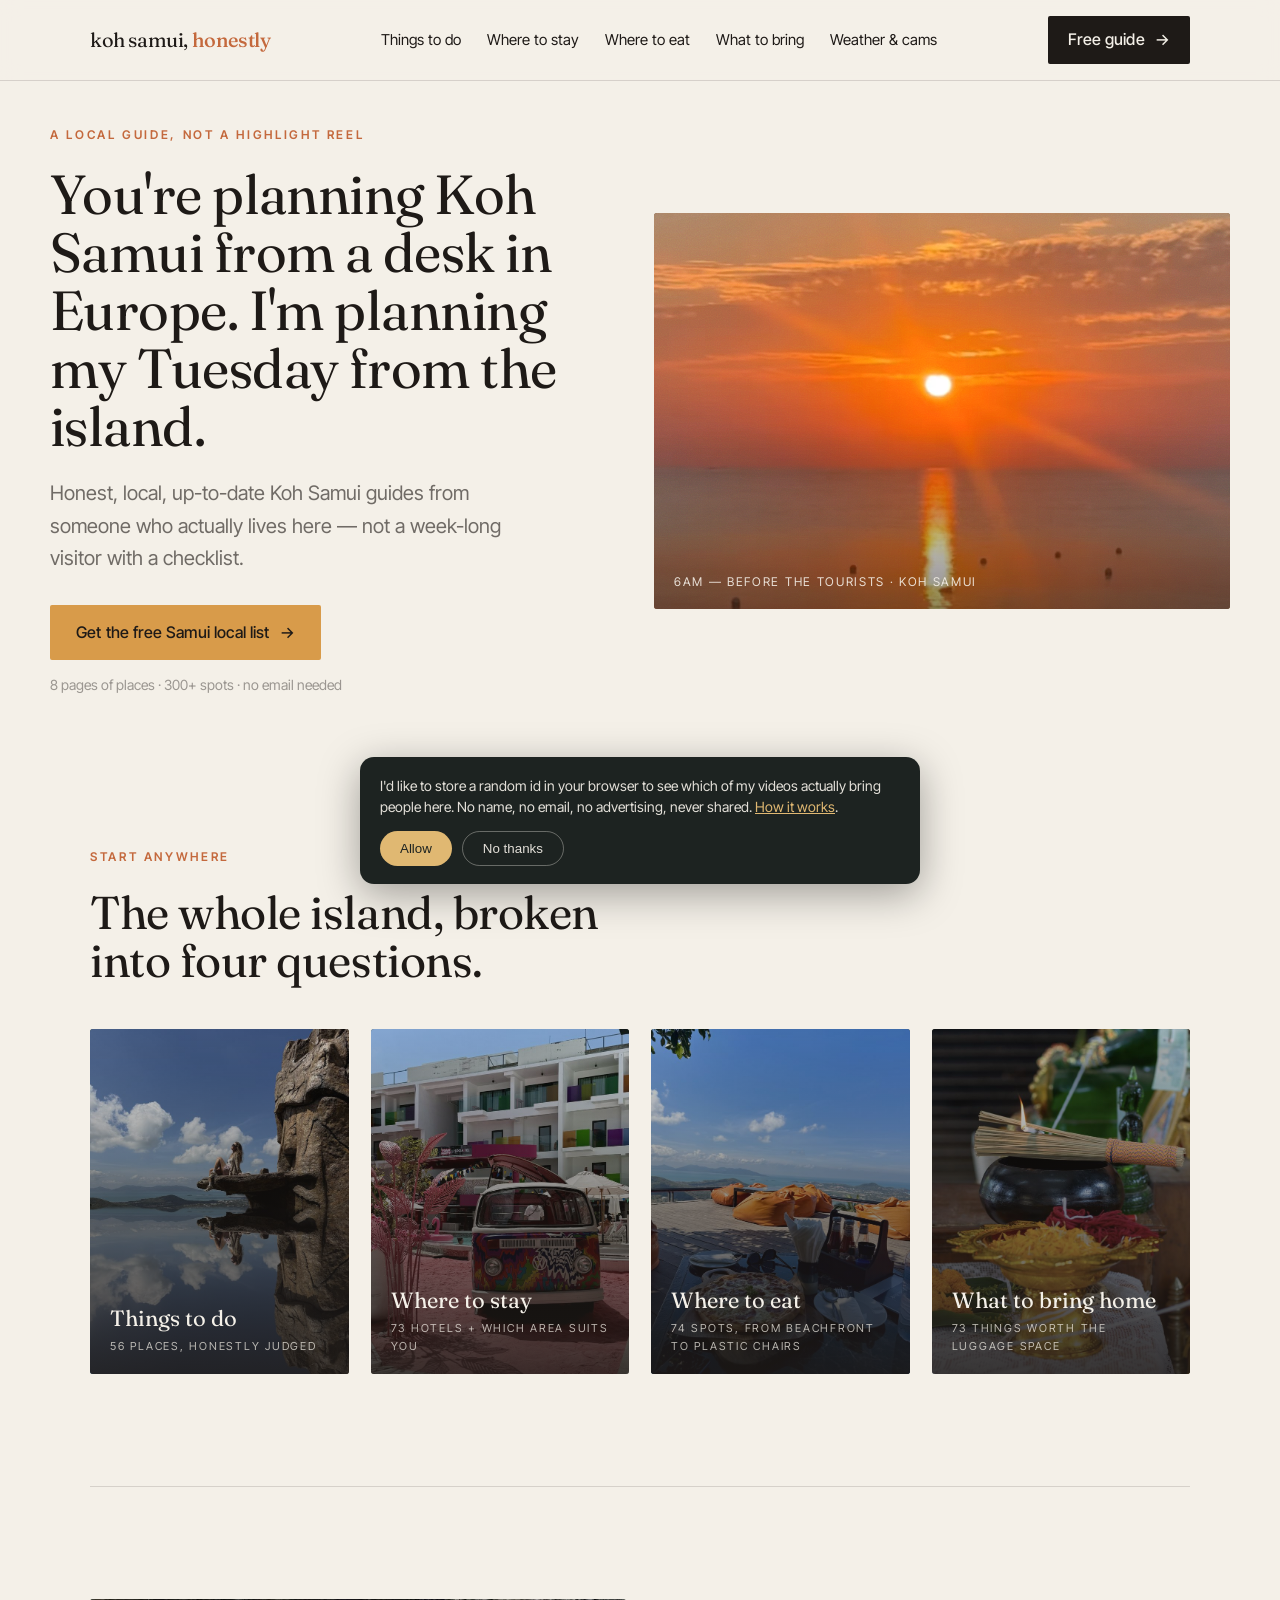
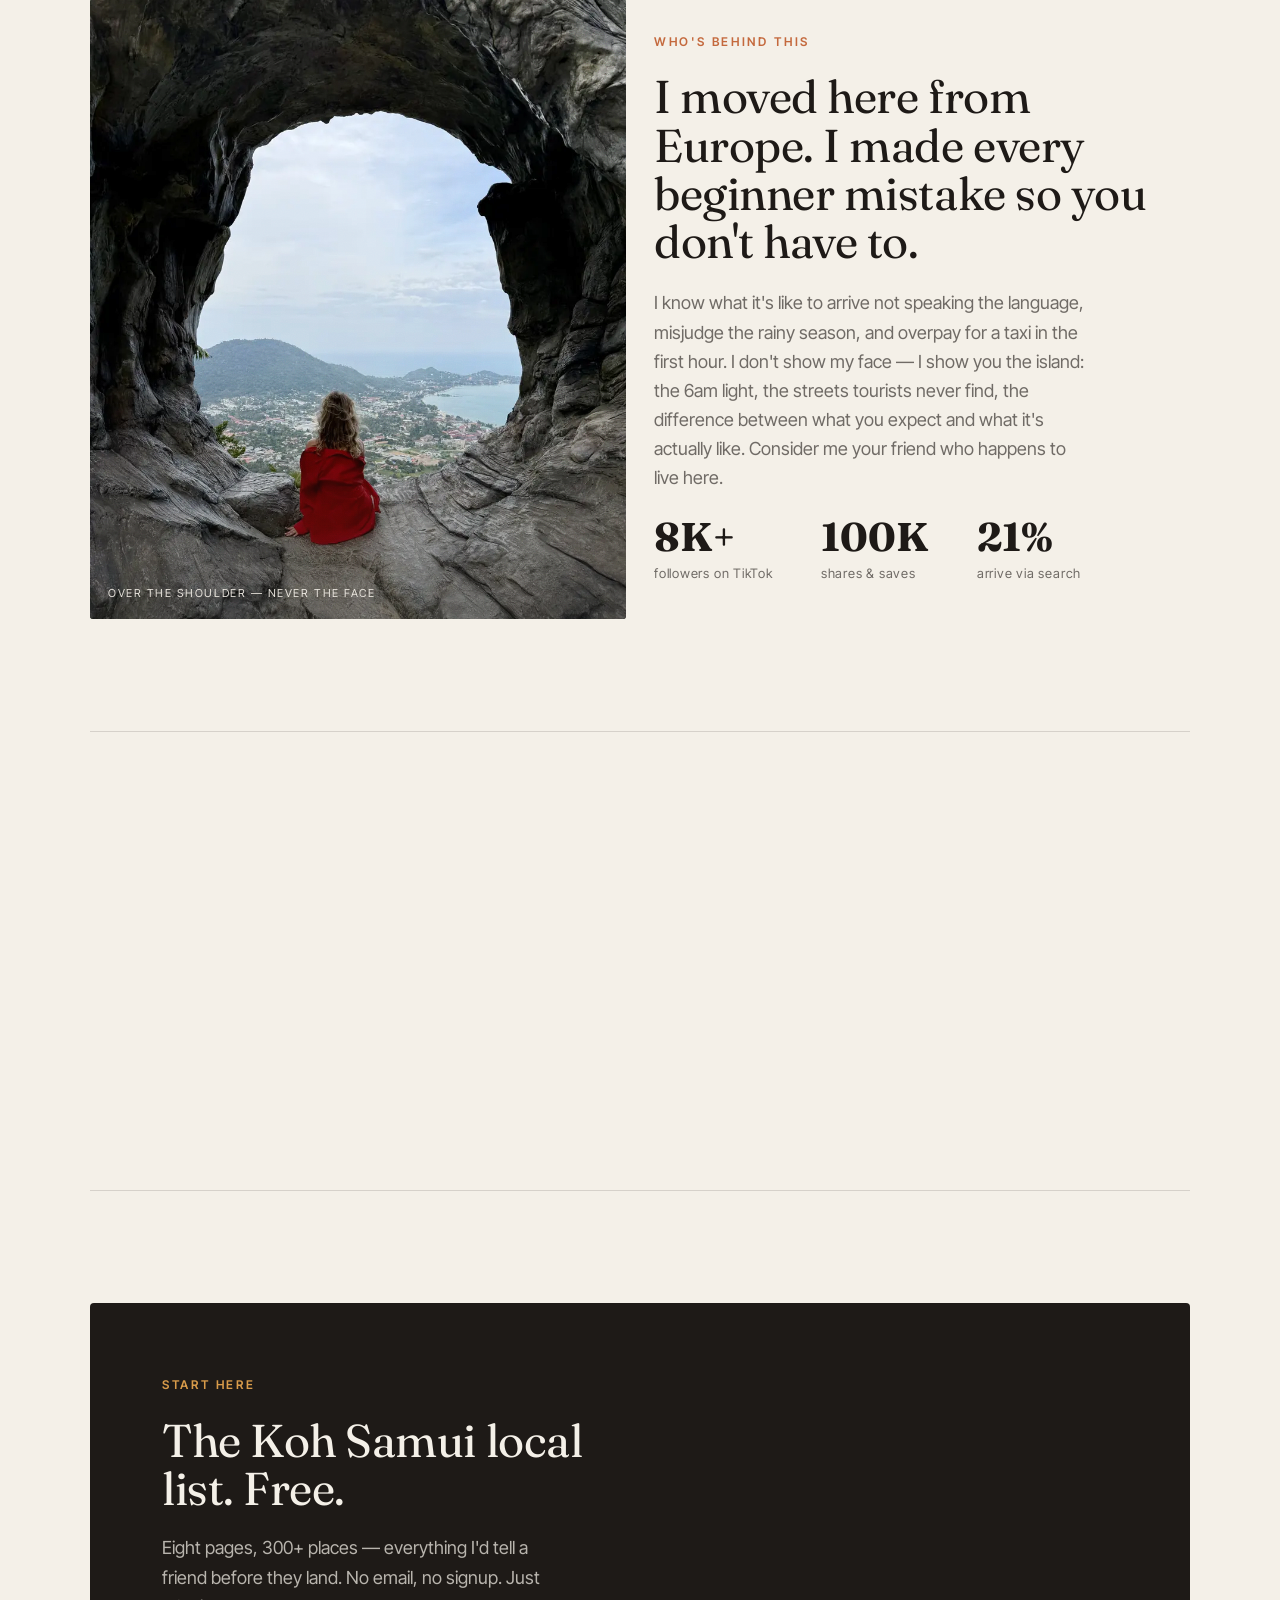
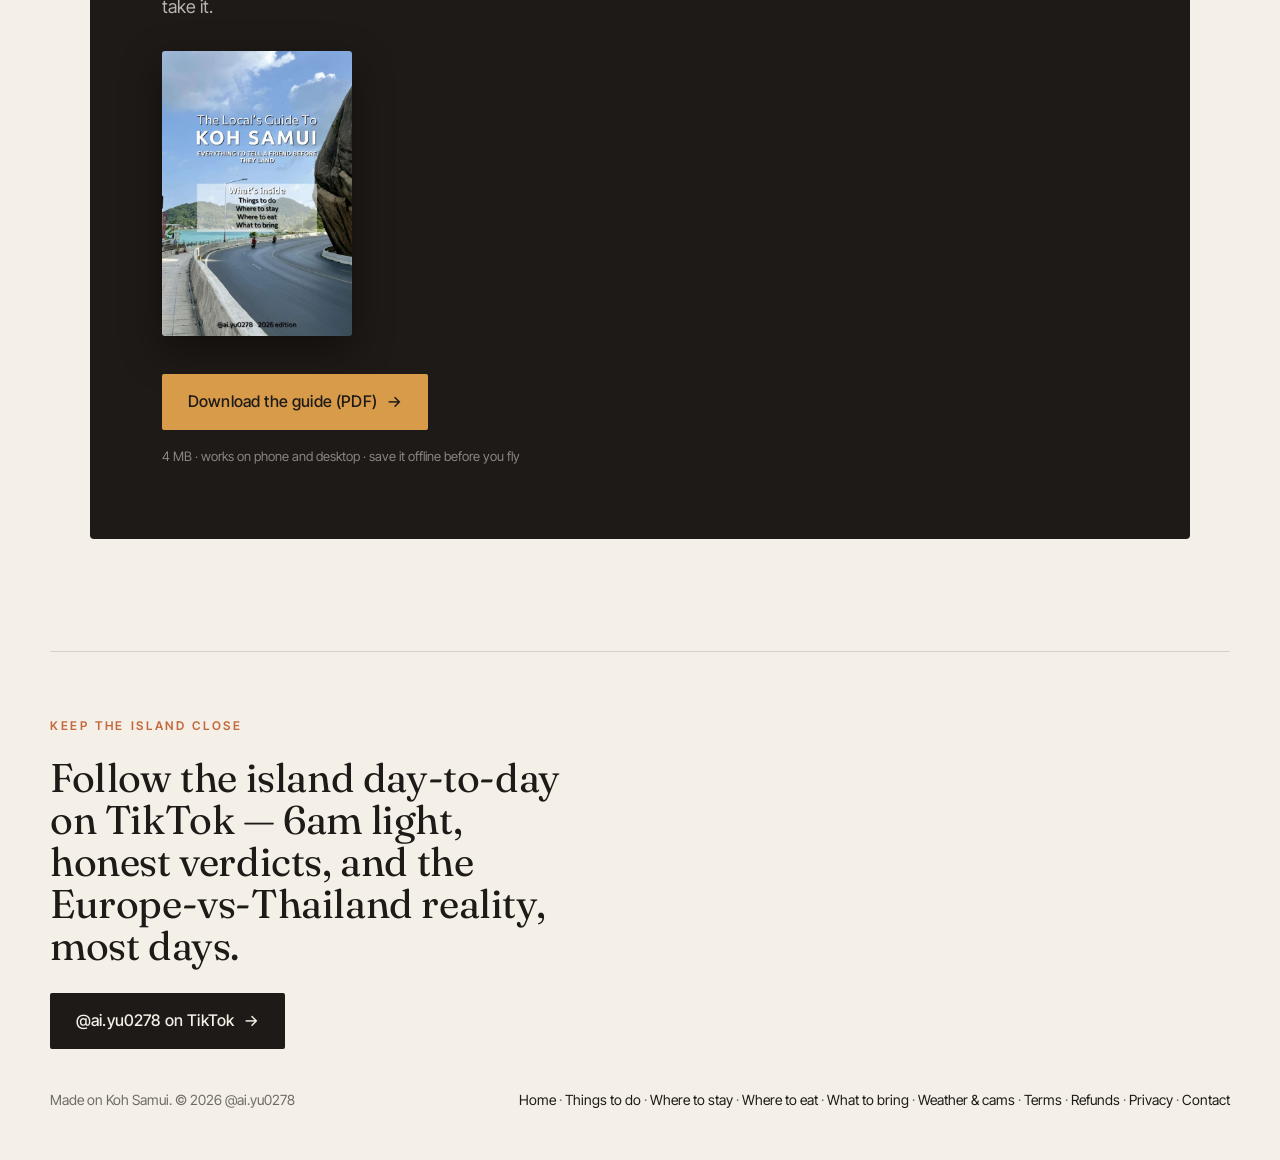
==== commit c531108c: "Add files via upload" ====
--- a/index.html
+++ b/index.html
@@ -128,5 +128,6 @@
 var dl=document.getElementById('dl');
 if(dl){dl.addEventListener('click',function(){if(window.plausible){window.plausible('Guide Download');}});}
 </script>
+<script defer src="/assets/track.js"></script>
 </body>
 </html>
